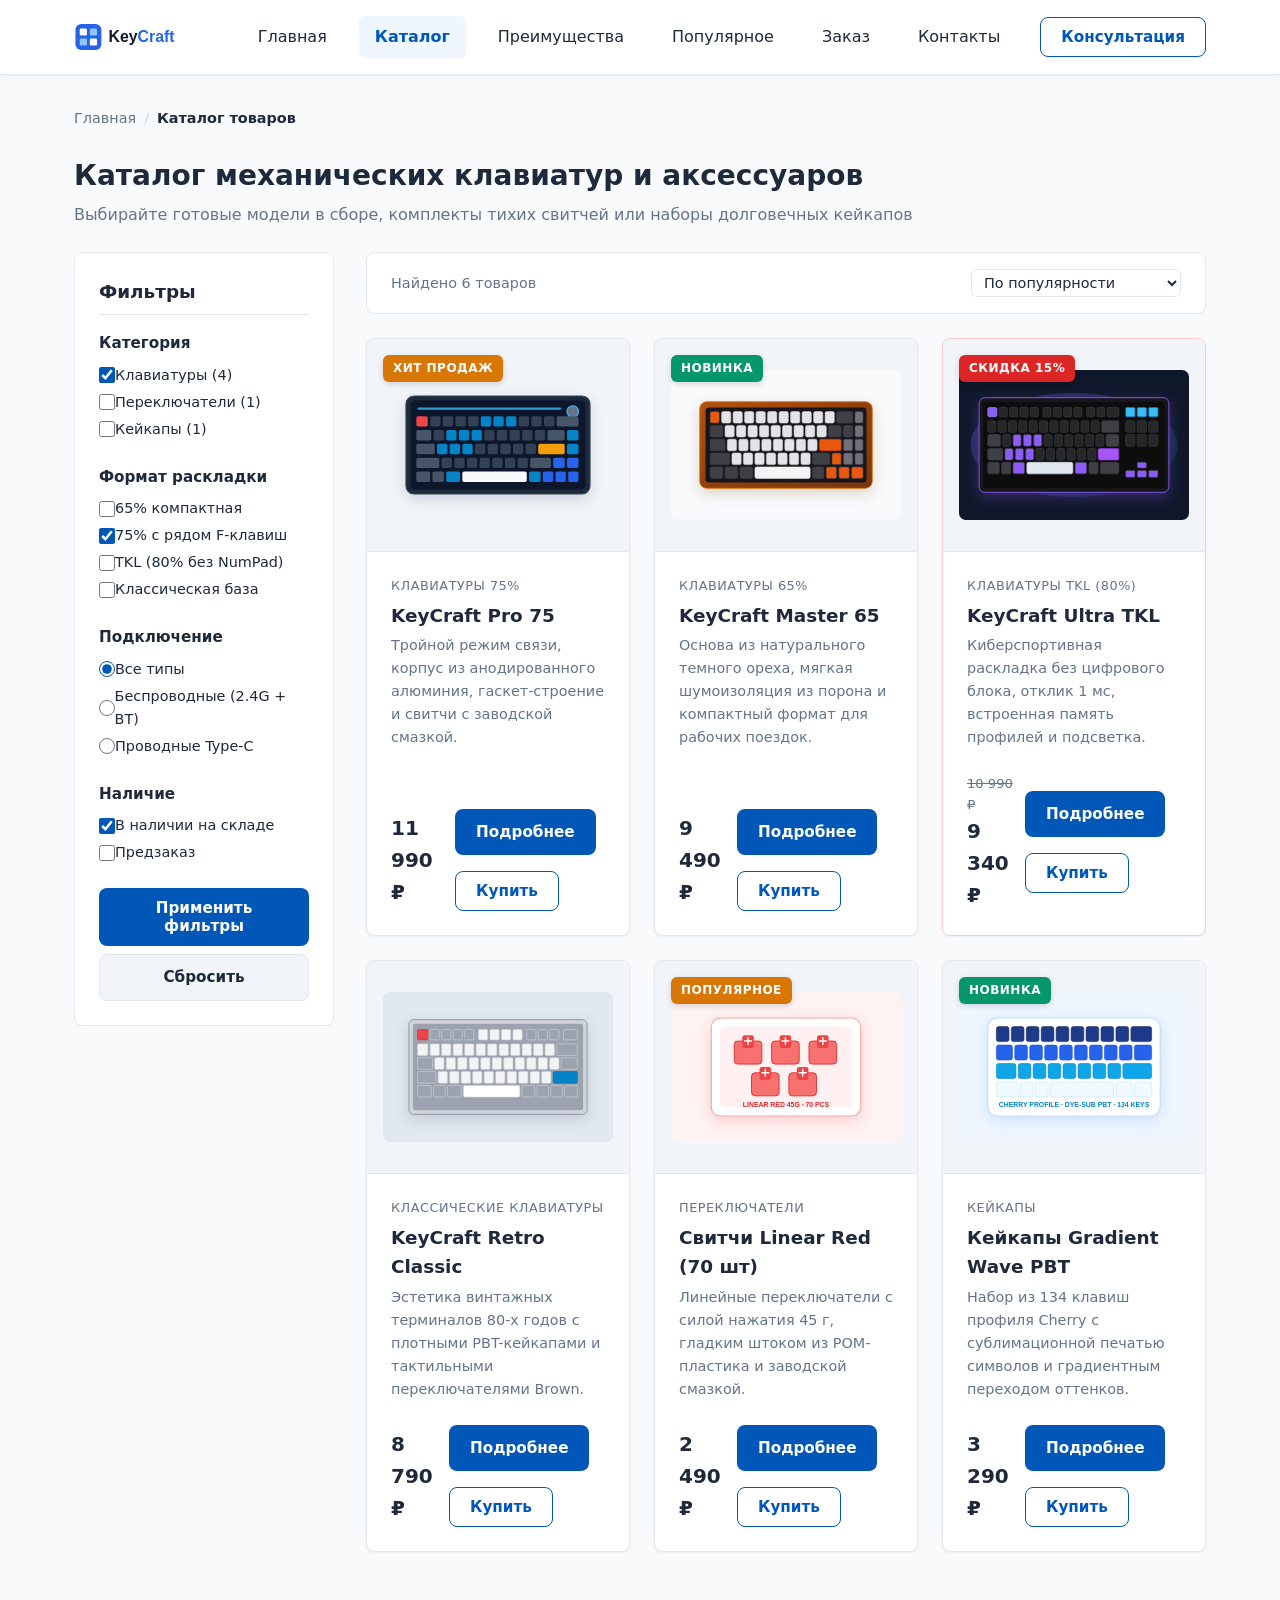
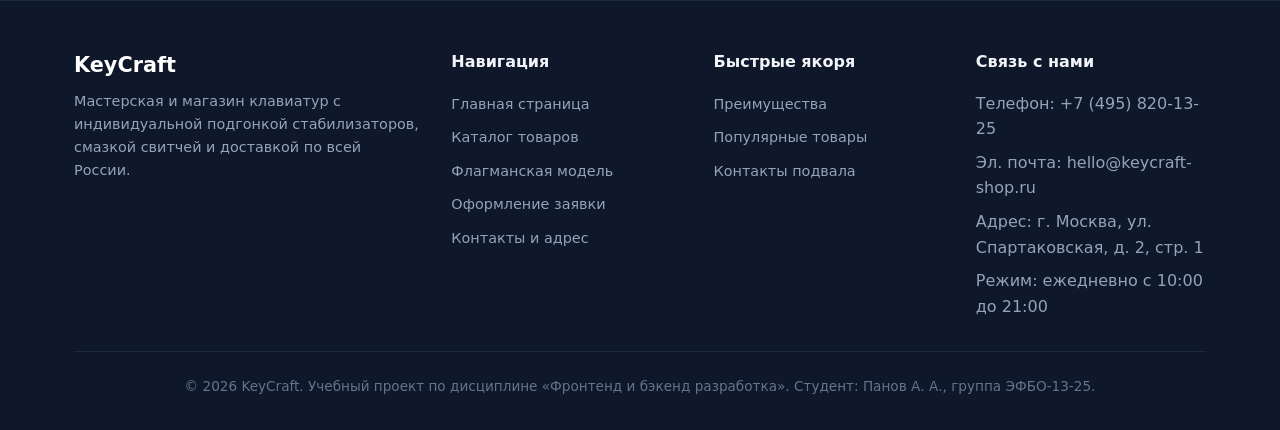
==== catalog.html @ f58f496f "feat: initial commit of kr1 multi-page shop project" ====
<!DOCTYPE html>
<html lang="ru">
<head>
  <meta charset="UTF-8">
  <meta name="viewport" content="width=device-width, initial-scale=1.0">
  <title>Каталог клавиатур и аксессуаров | KeyCraft</title>
  <meta name="description" content="Каталог механических клавиатур, переключателей и PBT кейкапов. Фильтры по форм-фактору, типу подключения и наличию.">
  <link rel="stylesheet" href="css/style.css">
</head>
<body>
  <a href="#main-content" class="skip-link">Перейти к основному содержимому</a>

  <!-- Шапка сайта -->
  <header class="site-header">
    <div class="container site-header__inner">
      <div class="site-header__brand">
        <a href="index.html" class="site-header__logo" aria-label="KeyCraft на главную">
          <img src="images/logo.svg" alt="Логотип KeyCraft" class="site-header__logo-img">
        </a>
      </div>

      <nav class="site-nav" aria-label="Основное меню">
        <ul class="site-nav__list">
          <li class="site-nav__item">
            <a href="index.html" class="site-nav__link">Главная</a>
          </li>
          <li class="site-nav__item">
            <a href="catalog.html" class="site-nav__link site-nav__link--active" aria-current="page">Каталог</a>
          </li>
          <li class="site-nav__item">
            <a href="index.html#advantages" class="site-nav__link">Преимущества</a>
          </li>
          <li class="site-nav__item">
            <a href="index.html#popular" class="site-nav__link">Популярное</a>
          </li>
          <li class="site-nav__item">
            <a href="order.html" class="site-nav__link">Заказ</a>
          </li>
          <li class="site-nav__item">
            <a href="contacts.html" class="site-nav__link">Контакты</a>
          </li>
        </ul>
      </nav>

      <div class="site-header__actions">
        <button type="button" class="button button--outline" data-open-modal="quick-order">Консультация</button>
      </div>
    </div>
  </header>

  <!-- Единственный main -->
  <main id="main-content" class="site-main">
    <div class="container">

      <!-- Хлебные крошки -->
      <nav class="breadcrumbs" aria-label="Навигационная цепочка">
        <ol class="breadcrumbs__list">
          <li class="breadcrumbs__item"><a href="index.html" class="breadcrumbs__link">Главная</a></li>
          <li class="breadcrumbs__item"><span class="breadcrumbs__link--current">Каталог товаров</span></li>
        </ol>
      </nav>

      <div class="section__header">
        <h1 class="section__title">Каталог механических клавиатур и аксессуаров</h1>
        <p class="section__description">Выбирайте готовые модели в сборе, комплекты тихих свитчей или наборы долговечных кейкапов</p>
      </div>

      <!-- Сложная раскладка страницы каталога с фильтрами (aside + section, CSS Grid) -->
      <div class="catalog-layout">
        
        <!-- Статический блок фильтров в теге aside (позиционирование sticky) -->
        <aside class="catalog-filters" aria-label="Фильтры товаров">
          <h2 class="catalog-filters__title">Фильтры</h2>

          <form action="catalog.html" method="get">
            <!-- Группа 1: Категории -->
            <div class="catalog-filters__group">
              <h3 class="catalog-filters__group-title">Категория</h3>
              <ul class="catalog-filters__list">
                <li class="catalog-filters__item">
                  <input type="checkbox" id="filter-cat-keyboards" name="cat" value="keyboards" class="catalog-filters__input" checked>
                  <label for="filter-cat-keyboards" class="catalog-filters__label">
                    <span>Клавиатуры (4)</span>
                  </label>
                </li>
                <li class="catalog-filters__item">
                  <input type="checkbox" id="filter-cat-switches" name="cat" value="switches" class="catalog-filters__input">
                  <label for="filter-cat-switches" class="catalog-filters__label">
                    <span>Переключатели (1)</span>
                  </label>
                </li>
                <li class="catalog-filters__item">
                  <input type="checkbox" id="filter-cat-keycaps" name="cat" value="keycaps" class="catalog-filters__input">
                  <label for="filter-cat-keycaps" class="catalog-filters__label">
                    <span>Кейкапы (1)</span>
                  </label>
                </li>
              </ul>
            </div>

            <!-- Группа 2: Форм-фактор -->
            <div class="catalog-filters__group">
              <h3 class="catalog-filters__group-title">Формат раскладки</h3>
              <ul class="catalog-filters__list">
                <li class="catalog-filters__item">
                  <input type="checkbox" id="filter-fmt-65" name="format" value="65" class="catalog-filters__input">
                  <label for="filter-fmt-65" class="catalog-filters__label">
                    <span>65% компактная</span>
                  </label>
                </li>
                <li class="catalog-filters__item">
                  <input type="checkbox" id="filter-fmt-75" name="format" value="75" class="catalog-filters__input" checked>
                  <label for="filter-fmt-75" class="catalog-filters__label">
                    <span>75% с рядом F-клавиш</span>
                  </label>
                </li>
                <li class="catalog-filters__item">
                  <input type="checkbox" id="filter-fmt-tkl" name="format" value="tkl" class="catalog-filters__input">
                  <label for="filter-fmt-tkl" class="catalog-filters__label">
                    <span>TKL (80% без NumPad)</span>
                  </label>
                </li>
                <li class="catalog-filters__item">
                  <input type="checkbox" id="filter-fmt-retro" name="format" value="retro" class="catalog-filters__input">
                  <label for="filter-fmt-retro" class="catalog-filters__label">
                    <span>Классическая база</span>
                  </label>
                </li>
              </ul>
            </div>

            <!-- Группа 3: Подключение -->
            <div class="catalog-filters__group">
              <h3 class="catalog-filters__group-title">Подключение</h3>
              <ul class="catalog-filters__list">
                <li class="catalog-filters__item">
                  <input type="radio" id="filter-conn-all" name="conn" value="all" class="catalog-filters__input" checked>
                  <label for="filter-conn-all" class="catalog-filters__label">
                    <span>Все типы</span>
                  </label>
                </li>
                <li class="catalog-filters__item">
                  <input type="radio" id="filter-conn-wireless" name="conn" value="wireless" class="catalog-filters__input">
                  <label for="filter-conn-wireless" class="catalog-filters__label">
                    <span>Беспроводные (2.4G + BT)</span>
                  </label>
                </li>
                <li class="catalog-filters__item">
                  <input type="radio" id="filter-conn-wired" name="conn" value="wired" class="catalog-filters__input">
                  <label for="filter-conn-wired" class="catalog-filters__label">
                    <span>Проводные Type-C</span>
                  </label>
                </li>
              </ul>
            </div>

            <!-- Группа 4: Наличие -->
            <div class="catalog-filters__group">
              <h3 class="catalog-filters__group-title">Наличие</h3>
              <ul class="catalog-filters__list">
                <li class="catalog-filters__item">
                  <input type="checkbox" id="filter-stock-in" name="stock" value="in_stock" class="catalog-filters__input" checked>
                  <label for="filter-stock-in" class="catalog-filters__label">
                    <span>В наличии на складе</span>
                  </label>
                </li>
                <li class="catalog-filters__item">
                  <input type="checkbox" id="filter-stock-preorder" name="stock" value="preorder" class="catalog-filters__input">
                  <label for="filter-stock-preorder" class="catalog-filters__label">
                    <span>Предзаказ</span>
                  </label>
                </li>
              </ul>
            </div>

            <div class="catalog-filters__actions">
              <button type="submit" class="button button--primary button--full">Применить фильтры</button>
              <a href="catalog.html" class="button button--secondary button--full">Сбросить</a>
            </div>
          </form>
        </aside>

        <!-- Основная колонка с карточками товаров (section, CSS Grid) -->
        <section class="catalog-layout__content" aria-label="Список товаров каталога">
          
          <!-- Панель сортировки и счетчик -->
          <div class="catalog-toolbar">
            <p class="catalog-toolbar__count">Найдено 6 товаров</p>
            <div>
              <label for="catalog-sort" class="visually-hidden">Сортировать товары</label>
              <select id="catalog-sort" name="catalog_sort" class="catalog-toolbar__select">
                <option value="popular">По популярности</option>
                <option value="price_asc">Сначала недорогие</option>
                <option value="price_desc">Сначала премиальные</option>
                <option value="new">Сначала новинки</option>
              </select>
            </div>
          </div>

          <!-- Сетка карточек товаров (CSS Grid, БЭМ) -->
          <div class="catalog-grid">
            
            <!-- Товар 1 -->
            <article class="product-card">
              <span class="product-card__badge product-card__badge--hit">Хит продаж</span>
              <div class="product-card__image-box">
                <img src="images/product-1.svg" alt="Клавиатура KeyCraft Pro 75" class="product-card__image">
              </div>
              <div class="product-card__body">
                <span class="product-card__category">Клавиатуры 75%</span>
                <h2 class="product-card__title">
                  <a href="product.html">KeyCraft Pro 75</a>
                </h2>
                <p class="product-card__description">
                  Тройной режим связи, корпус из анодированного алюминия, гаскет-строение и свитчи с заводской смазкой.
                </p>
                <div class="product-card__footer">
                  <div class="product-card__price-box">
                    <span class="product-card__price">11 990 ₽</span>
                  </div>
                  <div class="button-group">
                    <a href="product.html" class="button button--primary">Подробнее</a>
                    <button type="button" class="button button--outline" data-open-modal="quick-order" data-product="KeyCraft Pro 75">Купить</button>
                  </div>
                </div>
              </div>
            </article>

            <!-- Товар 2 -->
            <article class="product-card">
              <span class="product-card__badge product-card__badge--new">Новинка</span>
              <div class="product-card__image-box">
                <img src="images/product-2.svg" alt="Клавиатура KeyCraft Master 65" class="product-card__image">
              </div>
              <div class="product-card__body">
                <span class="product-card__category">Клавиатуры 65%</span>
                <h2 class="product-card__title">
                  <a href="product.html">KeyCraft Master 65</a>
                </h2>
                <p class="product-card__description">
                  Основа из натурального темного ореха, мягкая шумоизоляция из порона и компактный формат для рабочих поездок.
                </p>
                <div class="product-card__footer">
                  <div class="product-card__price-box">
                    <span class="product-card__price">9 490 ₽</span>
                  </div>
                  <div class="button-group">
                    <a href="product.html" class="button button--primary">Подробнее</a>
                    <button type="button" class="button button--outline" data-open-modal="quick-order" data-product="KeyCraft Master 65">Купить</button>
                  </div>
                </div>
              </div>
            </article>

            <!-- Товар 3 -->
            <article class="product-card product-card--discount">
              <span class="product-card__badge product-card__badge--discount">Скидка 15%</span>
              <div class="product-card__image-box">
                <img src="images/product-3.svg" alt="Клавиатура KeyCraft Ultra TKL" class="product-card__image">
              </div>
              <div class="product-card__body">
                <span class="product-card__category">Клавиатуры TKL (80%)</span>
                <h2 class="product-card__title">
                  <a href="product.html">KeyCraft Ultra TKL</a>
                </h2>
                <p class="product-card__description">
                  Киберспортивная раскладка без цифрового блока, отклик 1 мс, встроенная память профилей и подсветка.
                </p>
                <div class="product-card__footer">
                  <div class="product-card__price-box">
                    <span class="product-card__price-old">10 990 ₽</span>
                    <span class="product-card__price">9 340 ₽</span>
                  </div>
                  <div class="button-group">
                    <a href="product.html" class="button button--primary">Подробнее</a>
                    <button type="button" class="button button--outline" data-open-modal="quick-order" data-product="KeyCraft Ultra TKL">Купить</button>
                  </div>
                </div>
              </div>
            </article>

            <!-- Товар 4 -->
            <article class="product-card">
              <div class="product-card__image-box">
                <img src="images/product-4.svg" alt="Клавиатура KeyCraft Retro Classic" class="product-card__image">
              </div>
              <div class="product-card__body">
                <span class="product-card__category">Классические клавиатуры</span>
                <h2 class="product-card__title">
                  <a href="product.html">KeyCraft Retro Classic</a>
                </h2>
                <p class="product-card__description">
                  Эстетика винтажных терминалов 80-х годов с плотными PBT-кейкапами и тактильными переключателями Brown.
                </p>
                <div class="product-card__footer">
                  <div class="product-card__price-box">
                    <span class="product-card__price">8 790 ₽</span>
                  </div>
                  <div class="button-group">
                    <a href="product.html" class="button button--primary">Подробнее</a>
                    <button type="button" class="button button--outline" data-open-modal="quick-order" data-product="KeyCraft Retro Classic">Купить</button>
                  </div>
                </div>
              </div>
            </article>

            <!-- Товар 5 -->
            <article class="product-card">
              <span class="product-card__badge product-card__badge--hit">Популярное</span>
              <div class="product-card__image-box">
                <img src="images/product-5.svg" alt="Набор свитчей Linear Red 70 шт" class="product-card__image">
              </div>
              <div class="product-card__body">
                <span class="product-card__category">Переключатели</span>
                <h2 class="product-card__title">
                  <a href="product.html">Свитчи Linear Red (70 шт)</a>
                </h2>
                <p class="product-card__description">
                  Линейные переключатели с силой нажатия 45 г, гладким штоком из POM-пластика и заводской смазкой.
                </p>
                <div class="product-card__footer">
                  <div class="product-card__price-box">
                    <span class="product-card__price">2 490 ₽</span>
                  </div>
                  <div class="button-group">
                    <a href="product.html" class="button button--primary">Подробнее</a>
                    <button type="button" class="button button--outline" data-open-modal="quick-order" data-product="Линейные свитчи Red (70 шт)">Купить</button>
                  </div>
                </div>
              </div>
            </article>

            <!-- Товар 6 -->
            <article class="product-card">
              <span class="product-card__badge product-card__badge--new">Новинка</span>
              <div class="product-card__image-box">
                <img src="images/product-6.svg" alt="Кейкапы Gradient Wave PBT" class="product-card__image">
              </div>
              <div class="product-card__body">
                <span class="product-card__category">Кейкапы</span>
                <h2 class="product-card__title">
                  <a href="product.html">Кейкапы Gradient Wave PBT</a>
                </h2>
                <p class="product-card__description">
                  Набор из 134 клавиш профиля Cherry с сублимационной печатью символов и градиентным переходом оттенков.
                </p>
                <div class="product-card__footer">
                  <div class="product-card__price-box">
                    <span class="product-card__price">3 290 ₽</span>
                  </div>
                  <div class="button-group">
                    <a href="product.html" class="button button--primary">Подробнее</a>
                    <button type="button" class="button button--outline" data-open-modal="quick-order" data-product="PBT Кейкапы Gradient Wave">Купить</button>
                  </div>
                </div>
              </div>
            </article>

          </div>
        </section>

      </div>

    </div>
  </main>

  <!-- Подвал сайта -->
  <footer id="contacts" class="site-footer">
    <div class="container">
      <div class="site-footer__inner">
        <div class="site-footer__column">
          <p class="site-footer__brand-title">KeyCraft</p>
          <p class="site-footer__text">
            Мастерская и магазин клавиатур с индивидуальной подгонкой стабилизаторов, смазкой свитчей и доставкой по всей России.
          </p>
        </div>

        <div class="site-footer__column">
          <h3 class="site-footer__title">Навигация</h3>
          <ul class="site-footer__list">
            <li><a href="index.html" class="site-footer__link">Главная страница</a></li>
            <li><a href="catalog.html" class="site-footer__link">Каталог товаров</a></li>
            <li><a href="product.html" class="site-footer__link">Флагманская модель</a></li>
            <li><a href="order.html" class="site-footer__link">Оформление заявки</a></li>
            <li><a href="contacts.html" class="site-footer__link">Контакты и адрес</a></li>
          </ul>
        </div>

        <div class="site-footer__column">
          <h3 class="site-footer__title">Быстрые якоря</h3>
          <ul class="site-footer__list">
            <li><a href="index.html#advantages" class="site-footer__link">Преимущества</a></li>
            <li><a href="index.html#popular" class="site-footer__link">Популярные товары</a></li>
            <li><a href="index.html#contacts" class="site-footer__link">Контакты подвала</a></li>
          </ul>
        </div>

        <div class="site-footer__column">
          <h3 class="site-footer__title">Связь с нами</h3>
          <ul class="site-footer__list">
            <li>Телефон: +7 (495) 820-13-25</li>
            <li>Эл. почта: hello@keycraft-shop.ru</li>
            <li>Адрес: г. Москва, ул. Спартаковская, д. 2, стр. 1</li>
            <li>Режим: ежедневно с 10:00 до 21:00</li>
          </ul>
        </div>
      </div>

      <div class="site-footer__bottom">
        <p>© 2026 KeyCraft. Учебный проект по дисциплине «Фронтенд и бэкенд разработка». Студент: Панов А. А., группа ЭФБО-13-25.</p>
      </div>
    </div>
  </footer>

  <!-- Модальное окно быстрого заказа -->
  <dialog id="quick-order-dialog" class="modal" aria-labelledby="modal-title">
    <div class="modal__inner">
      <div class="modal__header">
        <h2 id="modal-title" class="modal__title">Быстрый заказ</h2>
        <button type="button" class="modal__close" data-close-modal aria-label="Закрыть модальное окно">×</button>
      </div>
      <p class="modal__description">Оставьте контакты, и менеджер перезвонит для подтверждения деталей заказа в течение 15 минут.</p>
      
      <form action="order.html" method="get" class="order-form">
        <div class="order-form__field">
          <label for="modal-name" class="order-form__label">Ваше имя <span class="order-form__required">*</span></label>
          <input type="text" id="modal-name" name="user_name" class="order-form__input" placeholder="Иван Иванов" required>
        </div>

        <div class="order-form__field">
          <label for="modal-phone" class="order-form__label">Номер телефона <span class="order-form__required">*</span></label>
          <input type="tel" id="modal-phone" name="user_phone" class="order-form__input" placeholder="+7 (999) 000-00-00" required>
        </div>

        <div class="order-form__field">
          <label for="modal-product" class="order-form__label">Выбранный товар</label>
          <select id="modal-product" name="product_name" class="order-form__select">
            <option value="KeyCraft Pro 75">KeyCraft Pro 75 (11 990 ₽)</option>
            <option value="KeyCraft Master 65">KeyCraft Master 65 (9 490 ₽)</option>
            <option value="KeyCraft Ultra TKL">KeyCraft Ultra TKL (9 340 ₽)</option>
            <option value="KeyCraft Retro Classic">KeyCraft Retro Classic (8 790 ₽)</option>
            <option value="Линейные свитчи Red (70 шт)">Линейные свитчи Red (2 490 ₽)</option>
            <option value="PBT Кейкапы Gradient Wave">PBT Кейкапы Gradient Wave (3 290 ₽)</option>
          </select>
        </div>

        <div class="order-form__field">
          <label for="modal-consent" class="order-form__checkbox-label">
            <input type="checkbox" id="modal-consent" name="consent" class="order-form__checkbox" required>
            <span>Согласен на обработку персональных данных</span>
          </label>
        </div>

        <div class="order-form__actions">
          <button type="submit" class="button button--primary button--full">Подтвердить заявку</button>
        </div>
      </form>
    </div>
  </dialog>

  <!-- Кнопка «Наверх» -->
  <button type="button" class="scroll-top-button" aria-label="Прокрутить страницу наверх">
    <svg class="scroll-top-button__icon" viewBox="0 0 24 24" aria-hidden="true">
      <path d="M12 19V5M5 12l7-7 7 7" stroke-linecap="round" stroke-linejoin="round"/>
    </svg>
  </button>

  <script src="js/main.js"></script>
</body>
</html>
---- css/style.css ----
/* ==========================================================================
   CSS-переменные проекта (:root)
   ========================================================================== */
:root {
  /* Палитра цветов */
  --color-bg: #f8fafc;
  --color-surface: #ffffff;
  --color-surface-alt: #f1f5f9;
  --color-text: #1e293b;
  --color-text-muted: #64748b;
  --color-border: #e2e8f0;
  --color-border-hover: #cbd5e1;

  /* Акцентные цвета бренда */
  --color-primary: #0057b8;
  --color-primary-dark: #003f86;
  --color-primary-light: #eff6ff;
  --color-accent: #0284c7;

  /* Вспомогательные статусные цвета */
  --color-danger: #b00020;
  --color-success: #16a34a;
  --color-badge-hit: #d97706;
  --color-badge-new: #059669;
  --color-badge-discount: #dc2626;

  /* Система отступов */
  --space-xs: 4px;
  --space-sm: 8px;
  --space-md: 16px;
  --space-lg: 24px;
  --space-xl: 32px;
  --space-2xl: 48px;

  /* Скругления */
  --radius-sm: 6px;
  --radius-md: 8px;
  --radius-lg: 14px;

  /* Тени */
  --shadow-sm: 0 1px 3px rgba(15, 23, 42, 0.06);
  --shadow-md: 0 4px 14px rgba(15, 23, 42, 0.08);
  --shadow-lg: 0 12px 28px rgba(15, 23, 42, 0.12);

  /* Типографика */
  --font-family: system-ui, -apple-system, "Segoe UI", Roboto, "Helvetica Neue", Arial, sans-serif;
  --line-height-base: 1.6;
}

/* ==========================================================================
   Сброс стилей и базовые настройки страницы
   ========================================================================== */
*,
*::before,
*::after {
  box-sizing: border-box;
  margin: 0;
  padding: 0;
}

html {
  font-family: var(--font-family);
  font-size: 16px;
  line-height: var(--line-height-base);
  color: var(--color-text);
  background-color: var(--color-bg);
  scroll-behavior: smooth;
}

body {
  min-height: 100vh;
  display: flex;
  flex-direction: column;
}

img {
  max-width: 100%;
  height: auto;
  display: block;
}

a {
  color: var(--color-primary);
  text-decoration: none;
  transition: color 0.2s ease;
}

a:hover {
  color: var(--color-primary-dark);
}

/* Ссылка быстрого перехода к содержимому для доступности */
.skip-link {
  position: absolute;
  top: -100px;
  left: var(--space-md);
  background-color: var(--color-primary);
  color: #ffffff;
  padding: var(--space-sm) var(--space-md);
  border-radius: var(--radius-sm);
  z-index: 1000;
  transition: top 0.2s ease;
}

.skip-link:focus-visible {
  top: var(--space-md);
}

/* Доступное скрытие элементов от зрячих пользователей */
.visually-hidden {
  position: absolute;
  width: 1px;
  height: 1px;
  margin: -1px;
  padding: 0;
  overflow: hidden;
  clip: rect(0, 0, 0, 0);
  border: 0;
}

/* Общий центрирующий контейнер */
.container {
  width: 100%;
  max-width: 1180px;
  margin-left: auto;
  margin-right: auto;
  padding-left: var(--space-lg);
  padding-right: var(--space-lg);
}

/* Основная область страницы */
.site-main {
  flex: 1 0 auto;
  padding-top: var(--space-xl);
  padding-bottom: var(--space-2xl);
}

/* ==========================================================================
   Шапка сайта и навигация (Flexbox, Sticky, z-index)
   ========================================================================== */
.site-header {
  position: sticky;
  top: 0;
  z-index: 100;
  background-color: var(--color-surface);
  border-bottom: 1px solid var(--color-border);
  box-shadow: var(--shadow-sm);
}

.site-header__inner {
  display: flex;
  align-items: center;
  justify-content: space-between;
  gap: var(--space-lg);
  padding-top: var(--space-md);
  padding-bottom: var(--space-md);
}

.site-header__brand {
  display: flex;
  align-items: center;
  gap: var(--space-sm);
}

.site-header__logo-img {
  width: 160px;
  height: 38px;
}

.site-header__actions {
  display: flex;
  align-items: center;
  gap: var(--space-md);
}

/* Навигационное меню */
.site-nav__list {
  display: flex;
  align-items: center;
  list-style: none;
  gap: var(--space-md);
}

.site-nav__item {
  position: relative;
}

.site-nav__link {
  display: inline-block;
  padding: var(--space-sm) var(--space-md);
  font-weight: 500;
  color: var(--color-text);
  border-radius: var(--radius-sm);
  transition: background-color 0.2s ease, color 0.2s ease;
}

.site-nav__link:hover {
  background-color: var(--color-surface-alt);
  color: var(--color-primary);
}

.site-nav__link--active {
  color: var(--color-primary);
  background-color: var(--color-primary-light);
  font-weight: 600;
}

/* ==========================================================================
   Кнопки и интерактивные состояния (:hover, :focus-visible, :disabled)
   ========================================================================== */
.button {
  display: inline-flex;
  align-items: center;
  justify-content: center;
  gap: var(--space-xs);
  padding: 10px 20px;
  font-family: inherit;
  font-size: 0.95rem;
  font-weight: 600;
  border-radius: var(--radius-md);
  border: 1px solid transparent;
  cursor: pointer;
  text-align: center;
  text-decoration: none;
  transition: background-color 0.2s ease, border-color 0.2s ease, color 0.2s ease, box-shadow 0.2s ease;
}

.button:hover {
  background-color: var(--color-primary-dark);
}

.button:focus-visible {
  outline: 2px solid var(--color-primary);
  outline-offset: 3px;
}

.button:disabled,
.button--disabled {
  opacity: 0.6;
  cursor: not-allowed;
  pointer-events: none;
}

.button--primary {
  background-color: var(--color-primary);
  color: #ffffff;
}

.button--primary:hover {
  background-color: var(--color-primary-dark);
  color: #ffffff;
}

.button--secondary {
  background-color: var(--color-surface-alt);
  color: var(--color-text);
  border-color: var(--color-border);
}

.button--secondary:hover {
  background-color: var(--color-border);
  color: var(--color-text);
}

.button--outline {
  background-color: transparent;
  color: var(--color-primary);
  border-color: var(--color-primary);
}

.button--outline:hover {
  background-color: var(--color-primary-light);
  color: var(--color-primary-dark);
}

.button--full {
  width: 100%;
}

/* Группа кнопок на флексе */
.button-group {
  display: flex;
  flex-wrap: wrap;
  align-items: center;
  gap: var(--space-md);
}

/* ==========================================================================
   Хлебные крошки (Breadcrumbs)
   ========================================================================== */
.breadcrumbs {
  margin-bottom: var(--space-lg);
}

.breadcrumbs__list {
  display: flex;
  align-items: center;
  flex-wrap: wrap;
  list-style: none;
  gap: var(--space-sm);
  font-size: 0.9rem;
  color: var(--color-text-muted);
}

.breadcrumbs__item::after {
  content: "/";
  margin-left: var(--space-sm);
  color: var(--color-border-hover);
}

.breadcrumbs__item:last-child::after {
  content: "";
}

.breadcrumbs__link {
  color: var(--color-text-muted);
}

.breadcrumbs__link:hover {
  color: var(--color-primary);
}

.breadcrumbs__link--current {
  color: var(--color-text);
  font-weight: 600;
  pointer-events: none;
}

/* ==========================================================================
   Главная страница: Hero-блок (CSS Grid)
   ========================================================================== */
.hero {
  background-color: var(--color-surface);
  border: 1px solid var(--color-border);
  border-radius: var(--radius-lg);
  padding: var(--space-2xl) var(--space-xl);
  margin-bottom: var(--space-2xl);
  box-shadow: var(--shadow-sm);
}

.hero__inner {
  display: grid;
  grid-template-columns: 1.1fr 0.9fr;
  align-items: center;
  gap: var(--space-xl);
}

.hero__subtitle {
  font-size: 0.9rem;
  font-weight: 700;
  text-transform: uppercase;
  letter-spacing: 0.08em;
  color: var(--color-primary);
  margin-bottom: var(--space-sm);
}

.hero__title {
  font-size: 2.3rem;
  line-height: 1.25;
  font-weight: 800;
  color: var(--color-text);
  margin-bottom: var(--space-md);
}

.hero__description {
  font-size: 1.1rem;
  color: var(--color-text-muted);
  margin-bottom: var(--space-lg);
}

.hero__image-wrapper {
  display: flex;
  justify-content: center;
  align-items: center;
}

.hero__image {
  width: 100%;
  max-width: 480px;
  height: auto;
}

/* ==========================================================================
   Секции и заголовки
   ========================================================================== */
.section {
  margin-bottom: var(--space-2xl);
}

.section__header {
  margin-bottom: var(--space-lg);
  text-align: left;
}

.section__title {
  font-size: 1.75rem;
  font-weight: 700;
  color: var(--color-text);
  margin-bottom: var(--space-xs);
}

.section__description {
  color: var(--color-text-muted);
  font-size: 1rem;
}

/* ==========================================================================
   Секция преимуществ (CSS Grid)
   ========================================================================== */
.features-grid {
  display: grid;
  grid-template-columns: repeat(4, 1fr);
  gap: var(--space-lg);
}

.feature-card {
  background-color: var(--color-surface);
  border: 1px solid var(--color-border);
  border-radius: var(--radius-md);
  padding: var(--space-lg);
  transition: transform 0.2s ease, box-shadow 0.2s ease;
}

.feature-card:hover {
  transform: translateY(-3px);
  box-shadow: var(--shadow-md);
}

.feature-card__icon {
  width: 48px;
  height: 48px;
  margin-bottom: var(--space-md);
}

.feature-card__title {
  font-size: 1.1rem;
  font-weight: 700;
  margin-bottom: var(--space-xs);
  color: var(--color-text);
}

.feature-card__description {
  font-size: 0.92rem;
  color: var(--color-text-muted);
  line-height: 1.5;
}

/* ==========================================================================
   Карточки товаров (БЭМ, Grid/Flexbox, Relative/Absolute бейджи)
   ========================================================================== */
.catalog-grid {
  display: grid;
  grid-template-columns: repeat(3, 1fr);
  gap: var(--space-lg);
}

.product-card {
  position: relative; /* Контейнер для абсолютного позиционирования бейджа */
  background-color: var(--color-surface);
  border: 1px solid var(--color-border);
  border-radius: var(--radius-md);
  display: flex;
  flex-direction: column;
  overflow: hidden;
  box-shadow: var(--shadow-sm);
  transition: transform 0.2s ease, border-color 0.2s ease, box-shadow 0.2s ease;
}

.product-card:hover {
  transform: translateY(-4px);
  border-color: var(--color-border-hover);
  box-shadow: var(--shadow-md);
}

.product-card--discount {
  border-color: #fecaca;
}

/* Бейджи поверх карточки (position: absolute) */
.product-card__badge {
  position: absolute;
  top: var(--space-md);
  left: var(--space-md);
  z-index: 10;
  padding: 4px 10px;
  font-size: 0.75rem;
  font-weight: 700;
  text-transform: uppercase;
  letter-spacing: 0.04em;
  color: #ffffff;
  border-radius: var(--radius-sm);
  box-shadow: 0 2px 6px rgba(0, 0, 0, 0.15);
}

.product-card__badge--hit {
  background-color: var(--color-badge-hit);
}

.product-card__badge--new {
  background-color: var(--color-badge-new);
}

.product-card__badge--discount {
  background-color: var(--color-badge-discount);
}

.product-card__image-box {
  background-color: var(--color-surface-alt);
  display: flex;
  align-items: center;
  justify-content: center;
  padding: var(--space-md);
  border-bottom: 1px solid var(--color-border);
}

.product-card__image {
  width: 100%;
  height: 180px;
  object-fit: contain;
}

.product-card__body {
  padding: var(--space-lg);
  display: flex;
  flex-direction: column;
  flex-grow: 1;
}

.product-card__category {
  font-size: 0.8rem;
  color: var(--color-text-muted);
  text-transform: uppercase;
  letter-spacing: 0.04em;
  margin-bottom: var(--space-xs);
}

.product-card__title {
  font-size: 1.15rem;
  font-weight: 700;
  color: var(--color-text);
  margin-bottom: var(--space-xs);
}

.product-card__title a {
  color: inherit;
}

.product-card__title a:hover {
  color: var(--color-primary);
}

.product-card__description {
  font-size: 0.9rem;
  color: var(--color-text-muted);
  margin-bottom: var(--space-md);
  flex-grow: 1;
}

.product-card__footer {
  display: flex;
  align-items: center;
  justify-content: space-between;
  gap: var(--space-sm);
  margin-top: auto;
  padding-top: var(--space-sm);
}

.product-card__price-box {
  display: flex;
  flex-direction: column;
}

.product-card__price-old {
  font-size: 0.82rem;
  color: var(--color-text-muted);
  text-decoration: line-through;
}

.product-card__price {
  font-size: 1.25rem;
  font-weight: 700;
  color: var(--color-text);
}

/* ==========================================================================
   Страница каталога: раскладка (CSS Grid, aside + section, sticky-фильтр)
   ========================================================================== */
.catalog-layout {
  display: grid;
  grid-template-columns: 260px 1fr;
  gap: var(--space-xl);
  align-items: start;
}

.catalog-filters {
  background-color: var(--color-surface);
  border: 1px solid var(--color-border);
  border-radius: var(--radius-md);
  padding: var(--space-lg);
  position: sticky; /* Sticky-позиционирование бокового блока фильтров */
  top: 80px;
}

.catalog-filters__title {
  font-size: 1.15rem;
  font-weight: 700;
  margin-bottom: var(--space-md);
  padding-bottom: var(--space-sm);
  border-bottom: 1px solid var(--color-border);
}

.catalog-filters__group {
  margin-bottom: var(--space-lg);
}

.catalog-filters__group:last-child {
  margin-bottom: 0;
}

.catalog-filters__group-title {
  font-size: 0.95rem;
  font-weight: 600;
  margin-bottom: var(--space-sm);
  color: var(--color-text);
}

.catalog-filters__list {
  list-style: none;
  display: flex;
  flex-direction: column;
  gap: var(--space-xs);
}

.catalog-filters__item {
  display: flex;
  align-items: center;
}

.catalog-filters__label {
  display: flex;
  align-items: center;
  gap: var(--space-sm);
  font-size: 0.9rem;
  color: var(--color-text);
  cursor: pointer;
}

.catalog-filters__input {
  accent-color: var(--color-primary);
  width: 16px;
  height: 16px;
  cursor: pointer;
}

.catalog-filters__actions {
  display: flex;
  flex-direction: column;
  gap: var(--space-sm);
  margin-top: var(--space-md);
}

/* Панель сортировки каталога */
.catalog-toolbar {
  display: flex;
  align-items: center;
  justify-content: space-between;
  background-color: var(--color-surface);
  border: 1px solid var(--color-border);
  border-radius: var(--radius-md);
  padding: var(--space-md) var(--space-lg);
  margin-bottom: var(--space-lg);
}

.catalog-toolbar__count {
  font-size: 0.9rem;
  color: var(--color-text-muted);
}

.catalog-toolbar__select {
  padding: var(--space-xs) var(--space-sm);
  font-family: inherit;
  font-size: 0.9rem;
  border: 1px solid var(--color-border);
  border-radius: var(--radius-sm);
  background-color: #ffffff;
  color: var(--color-text);
}

/* ==========================================================================
   Страница товара: детальная карточка и таблицы
   ========================================================================== */
.product-detail {
  display: grid;
  grid-template-columns: 1fr 1.1fr;
  gap: var(--space-xl);
  background-color: var(--color-surface);
  border: 1px solid var(--color-border);
  border-radius: var(--radius-lg);
  padding: var(--space-xl);
  margin-bottom: var(--space-2xl);
  box-shadow: var(--shadow-sm);
}

.product-detail__gallery {
  position: relative;
  background-color: var(--color-surface-alt);
  border-radius: var(--radius-md);
  display: flex;
  align-items: center;
  justify-content: center;
  padding: var(--space-lg);
}

.product-detail__image {
  width: 100%;
  max-width: 440px;
  height: auto;
}

.product-detail__badge {
  position: absolute;
  top: var(--space-lg);
  left: var(--space-lg);
  z-index: 5;
}

.product-detail__info {
  display: flex;
  flex-direction: column;
}

.product-detail__category {
  font-size: 0.85rem;
  color: var(--color-text-muted);
  text-transform: uppercase;
  margin-bottom: var(--space-xs);
}

.product-detail__title {
  font-size: 2rem;
  font-weight: 800;
  color: var(--color-text);
  margin-bottom: var(--space-sm);
}

.product-detail__meta {
  display: flex;
  align-items: center;
  gap: var(--space-md);
  margin-bottom: var(--space-md);
  font-size: 0.9rem;
}

.product-detail__status {
  color: var(--color-success);
  font-weight: 600;
}

.product-detail__sku {
  color: var(--color-text-muted);
}

.product-detail__price-wrap {
  display: flex;
  align-items: baseline;
  gap: var(--space-md);
  padding: var(--space-md) 0;
  margin-bottom: var(--space-md);
  border-top: 1px solid var(--color-border);
  border-bottom: 1px solid var(--color-border);
}

.product-detail__price {
  font-size: 2.2rem;
  font-weight: 800;
  color: var(--color-text);
}

.product-detail__price-old {
  font-size: 1.2rem;
  color: var(--color-text-muted);
  text-decoration: line-through;
}

.product-detail__text {
  font-size: 0.98rem;
  color: var(--color-text);
  line-height: 1.6;
  margin-bottom: var(--space-lg);
}

.product-detail__actions {
  display: flex;
  gap: var(--space-md);
  margin-top: auto;
}

/* ==========================================================================
   Таблицы характеристик и сравнения (caption, thead, tbody, th, td)
   ========================================================================== */
.table-wrapper {
  background-color: var(--color-surface);
  border: 1px solid var(--color-border);
  border-radius: var(--radius-md);
  padding: var(--space-lg);
  margin-bottom: var(--space-2xl);
  overflow-x: auto;
  box-shadow: var(--shadow-sm);
}

.specs-table {
  width: 100%;
  border-collapse: collapse;
  text-align: left;
  font-size: 0.95rem;
}

.specs-table__caption {
  font-size: 1.35rem;
  font-weight: 700;
  color: var(--color-text);
  text-align: left;
  margin-bottom: var(--space-md);
}

.specs-table th,
.specs-table td {
  padding: 12px 16px;
  border-bottom: 1px solid var(--color-border);
}

.specs-table thead th {
  background-color: var(--color-surface-alt);
  color: var(--color-text);
  font-weight: 700;
  border-bottom: 2px solid var(--color-border-hover);
}

.specs-table tbody tr:last-child td {
  border-bottom: none;
}

.specs-table tbody tr:nth-child(even) {
  background-color: #fafbfc;
}

.specs-table tbody tr:hover {
  background-color: #f1f5f9;
}

.specs-table__label {
  font-weight: 600;
  color: var(--color-text);
  width: 35%;
}

.specs-table__value {
  color: var(--color-text-muted);
}

/* ==========================================================================
   Формы (order.html, contacts.html, modal)
   ========================================================================== */
.order-form-container {
  background-color: var(--color-surface);
  border: 1px solid var(--color-border);
  border-radius: var(--radius-lg);
  padding: var(--space-xl);
  box-shadow: var(--shadow-sm);
}

.order-form {
  display: flex;
  flex-direction: column;
  gap: var(--space-lg);
}

.order-form__grid {
  display: grid;
  grid-template-columns: repeat(2, 1fr);
  gap: var(--space-lg);
}

.order-form__field {
  display: flex;
  flex-direction: column;
  gap: var(--space-xs);
}

.order-form__field--full {
  grid-column: 1 / -1;
}

.order-form__label {
  font-size: 0.92rem;
  font-weight: 600;
  color: var(--color-text);
}

.order-form__required {
  color: var(--color-danger);
}

.order-form__input,
.order-form__select,
.order-form__textarea {
  padding: 10px 14px;
  font-family: inherit;
  font-size: 0.95rem;
  color: var(--color-text);
  background-color: #ffffff;
  border: 1px solid var(--color-border);
  border-radius: var(--radius-md);
  transition: border-color 0.2s ease, box-shadow 0.2s ease;
}

.order-form__input:hover,
.order-form__select:hover,
.order-form__textarea:hover {
  border-color: var(--color-border-hover);
}

.order-form__input:focus-visible,
.order-form__select:focus-visible,
.order-form__textarea:focus-visible {
  outline: 2px solid var(--color-primary);
  outline-offset: 1px;
  border-color: var(--color-primary);
}

.order-form__textarea {
  min-height: 110px;
  resize: vertical;
}

.order-form__checkbox-label {
  display: flex;
  align-items: flex-start;
  gap: var(--space-sm);
  font-size: 0.9rem;
  color: var(--color-text);
  cursor: pointer;
  line-height: 1.4;
}

.order-form__checkbox {
  margin-top: 3px;
  width: 18px;
  height: 18px;
  accent-color: var(--color-primary);
  cursor: pointer;
}

.order-form__actions {
  display: flex;
  align-items: center;
  justify-content: flex-start;
  gap: var(--space-md);
  margin-top: var(--space-sm);
}

/* Двухколоночный макет для страницы заказа */
.order-page-layout {
  display: grid;
  grid-template-columns: 1.4fr 0.8fr;
  gap: var(--space-xl);
  align-items: start;
}

.order-summary {
  background-color: var(--color-surface);
  border: 1px solid var(--color-border);
  border-radius: var(--radius-md);
  padding: var(--space-lg);
  box-shadow: var(--shadow-sm);
}

.order-summary__title {
  font-size: 1.2rem;
  font-weight: 700;
  margin-bottom: var(--space-md);
  padding-bottom: var(--space-sm);
  border-bottom: 1px solid var(--color-border);
}

.order-summary__item {
  display: flex;
  justify-content: space-between;
  margin-bottom: var(--space-sm);
  font-size: 0.95rem;
  color: var(--color-text-muted);
}

.order-summary__total {
  display: flex;
  justify-content: space-between;
  font-size: 1.25rem;
  font-weight: 700;
  color: var(--color-text);
  padding-top: var(--space-md);
  margin-top: var(--space-md);
  border-top: 2px dashed var(--color-border);
}

/* ==========================================================================
   Страница контактов (Контакты + Форма обратной связи)
   ========================================================================== */
.contacts-layout {
  display: grid;
  grid-template-columns: 1fr 1.2fr;
  gap: var(--space-xl);
  align-items: start;
}

.contact-card {
  background-color: var(--color-surface);
  border: 1px solid var(--color-border);
  border-radius: var(--radius-md);
  padding: var(--space-lg);
  box-shadow: var(--shadow-sm);
  margin-bottom: var(--space-lg);
}

.contact-card__title {
  font-size: 1.15rem;
  font-weight: 700;
  margin-bottom: var(--space-md);
}

.contact-card__list {
  list-style: none;
  display: flex;
  flex-direction: column;
  gap: var(--space-md);
}

.contact-card__item {
  display: flex;
  flex-direction: column;
  gap: 2px;
}

.contact-card__label {
  font-size: 0.8rem;
  color: var(--color-text-muted);
  text-transform: uppercase;
  font-weight: 600;
}

.contact-card__value {
  font-size: 1rem;
  font-weight: 500;
  color: var(--color-text);
}

/* ==========================================================================
   Отзывы и FAQ
   ========================================================================== */
.reviews-grid {
  display: grid;
  grid-template-columns: repeat(3, 1fr);
  gap: var(--space-lg);
}

.review-card {
  background-color: var(--color-surface);
  border: 1px solid var(--color-border);
  border-radius: var(--radius-md);
  padding: var(--space-lg);
  box-shadow: var(--shadow-sm);
  display: flex;
  flex-direction: column;
}

.review-card__header {
  display: flex;
  align-items: center;
  gap: var(--space-md);
  margin-bottom: var(--space-md);
}

.review-card__avatar {
  width: 44px;
  height: 44px;
  border-radius: 50%;
}

.review-card__author {
  font-weight: 700;
  color: var(--color-text);
}

.review-card__date {
  font-size: 0.8rem;
  color: var(--color-text-muted);
}

.review-card__rating {
  color: #f59e0b;
  margin-bottom: var(--space-sm);
  font-size: 1rem;
}

.review-card__text {
  font-size: 0.92rem;
  color: var(--color-text);
  line-height: 1.5;
}

/* FAQ аккордеон / блоки */
.faq-list {
  display: flex;
  flex-direction: column;
  gap: var(--space-md);
}

.faq-item {
  background-color: var(--color-surface);
  border: 1px solid var(--color-border);
  border-radius: var(--radius-md);
  padding: var(--space-md) var(--space-lg);
}

.faq-item__question {
  font-size: 1.05rem;
  font-weight: 700;
  color: var(--color-text);
  margin-bottom: var(--space-xs);
}

.faq-item__answer {
  font-size: 0.95rem;
  color: var(--color-text-muted);
  line-height: 1.5;
}

/* ==========================================================================
   Модальное окно (<dialog>, backdrop, z-index: 1000)
   ========================================================================== */
.modal {
  position: fixed;
  top: 50%;
  left: 50%;
  transform: translate(-50%, -50%);
  z-index: 1000;
  width: 90%;
  max-width: 520px;
  padding: 0;
  border: 1px solid var(--color-border);
  border-radius: var(--radius-lg);
  background-color: var(--color-surface);
  box-shadow: var(--shadow-lg);
}

.modal::backdrop {
  background-color: rgba(15, 23, 42, 0.6);
  backdrop-filter: blur(2px);
}

.modal__inner {
  padding: var(--space-xl);
}

.modal__header {
  display: flex;
  align-items: center;
  justify-content: space-between;
  margin-bottom: var(--space-md);
  padding-bottom: var(--space-sm);
  border-bottom: 1px solid var(--color-border);
}

.modal__title {
  font-size: 1.35rem;
  font-weight: 700;
  color: var(--color-text);
}

.modal__close {
  background: none;
  border: none;
  font-size: 1.5rem;
  line-height: 1;
  color: var(--color-text-muted);
  cursor: pointer;
  padding: var(--space-xs);
  border-radius: var(--radius-sm);
}

.modal__close:hover {
  color: var(--color-danger);
}

.modal__close:focus-visible {
  outline: 2px solid var(--color-primary);
}

.modal__description {
  font-size: 0.95rem;
  color: var(--color-text-muted);
  margin-bottom: var(--space-lg);
}

/* ==========================================================================
   Кнопка прокрутки «Наверх» (position: fixed, z-index)
   ========================================================================== */
.scroll-top-button {
  position: fixed;
  bottom: 28px;
  right: 28px;
  z-index: 90;
  width: 46px;
  height: 46px;
  border-radius: 50%;
  background-color: var(--color-primary);
  color: #ffffff;
  border: none;
  cursor: pointer;
  box-shadow: var(--shadow-md);
  display: flex;
  align-items: center;
  justify-content: center;
  opacity: 0;
  visibility: hidden;
  transition: opacity 0.3s ease, visibility 0.3s ease, background-color 0.2s ease, transform 0.2s ease;
}

.scroll-top-button--visible {
  opacity: 1;
  visibility: visible;
}

.scroll-top-button:hover {
  background-color: var(--color-primary-dark);
  transform: translateY(-2px);
}

.scroll-top-button:focus-visible {
  outline: 2px solid var(--color-primary);
  outline-offset: 3px;
}

.scroll-top-button__icon {
  width: 20px;
  height: 20px;
  stroke: currentColor;
  stroke-width: 2.5;
  fill: none;
}

/* ==========================================================================
   Подвал сайта (Footer)
   ========================================================================== */
.site-footer {
  background-color: #0f172a;
  color: #94a3b8;
  padding-top: var(--space-2xl);
  padding-bottom: var(--space-xl);
  border-top: 1px solid #1e293b;
  margin-top: auto;
}

.site-footer__inner {
  display: grid;
  grid-template-columns: 1.5fr 1fr 1fr 1fr;
  gap: var(--space-xl);
  margin-bottom: var(--space-xl);
}

.site-footer__brand-title {
  color: #ffffff;
  font-size: 1.3rem;
  font-weight: 700;
  margin-bottom: var(--space-sm);
}

.site-footer__text {
  font-size: 0.9rem;
  line-height: 1.6;
}

.site-footer__title {
  color: #f1f5f9;
  font-size: 1rem;
  font-weight: 700;
  margin-bottom: var(--space-md);
}

.site-footer__list {
  list-style: none;
  display: flex;
  flex-direction: column;
  gap: var(--space-sm);
}

.site-footer__link {
  color: #94a3b8;
  font-size: 0.9rem;
  transition: color 0.2s ease;
}

.site-footer__link:hover {
  color: #ffffff;
}

.site-footer__bottom {
  padding-top: var(--space-lg);
  border-top: 1px solid #1e293b;
  text-align: center;
  font-size: 0.85rem;
  color: #64748b;
}

/* ==========================================================================
   Адаптивность (базовая поддержка для корректного отображения)
   ========================================================================== */
@media (max-width: 900px) {
  .hero__inner,
  .catalog-layout,
  .product-detail,
  .order-page-layout,
  .contacts-layout {
    grid-template-columns: 1fr;
  }

  .catalog-filters {
    position: static;
  }

  .catalog-grid,
  .features-grid,
  .reviews-grid,
  .site-footer__inner {
    grid-template-columns: repeat(2, 1fr);
  }
}

@media (max-width: 600px) {
  .site-header__inner {
    flex-direction: column;
    align-items: flex-start;
  }

  .site-nav__list {
    flex-wrap: wrap;
    gap: var(--space-xs);
  }

  .catalog-grid,
  .features-grid,
  .reviews-grid,
  .site-footer__inner,
  .order-form__grid {
    grid-template-columns: 1fr;
  }

  .hero__title {
    font-size: 1.8rem;
  }
}
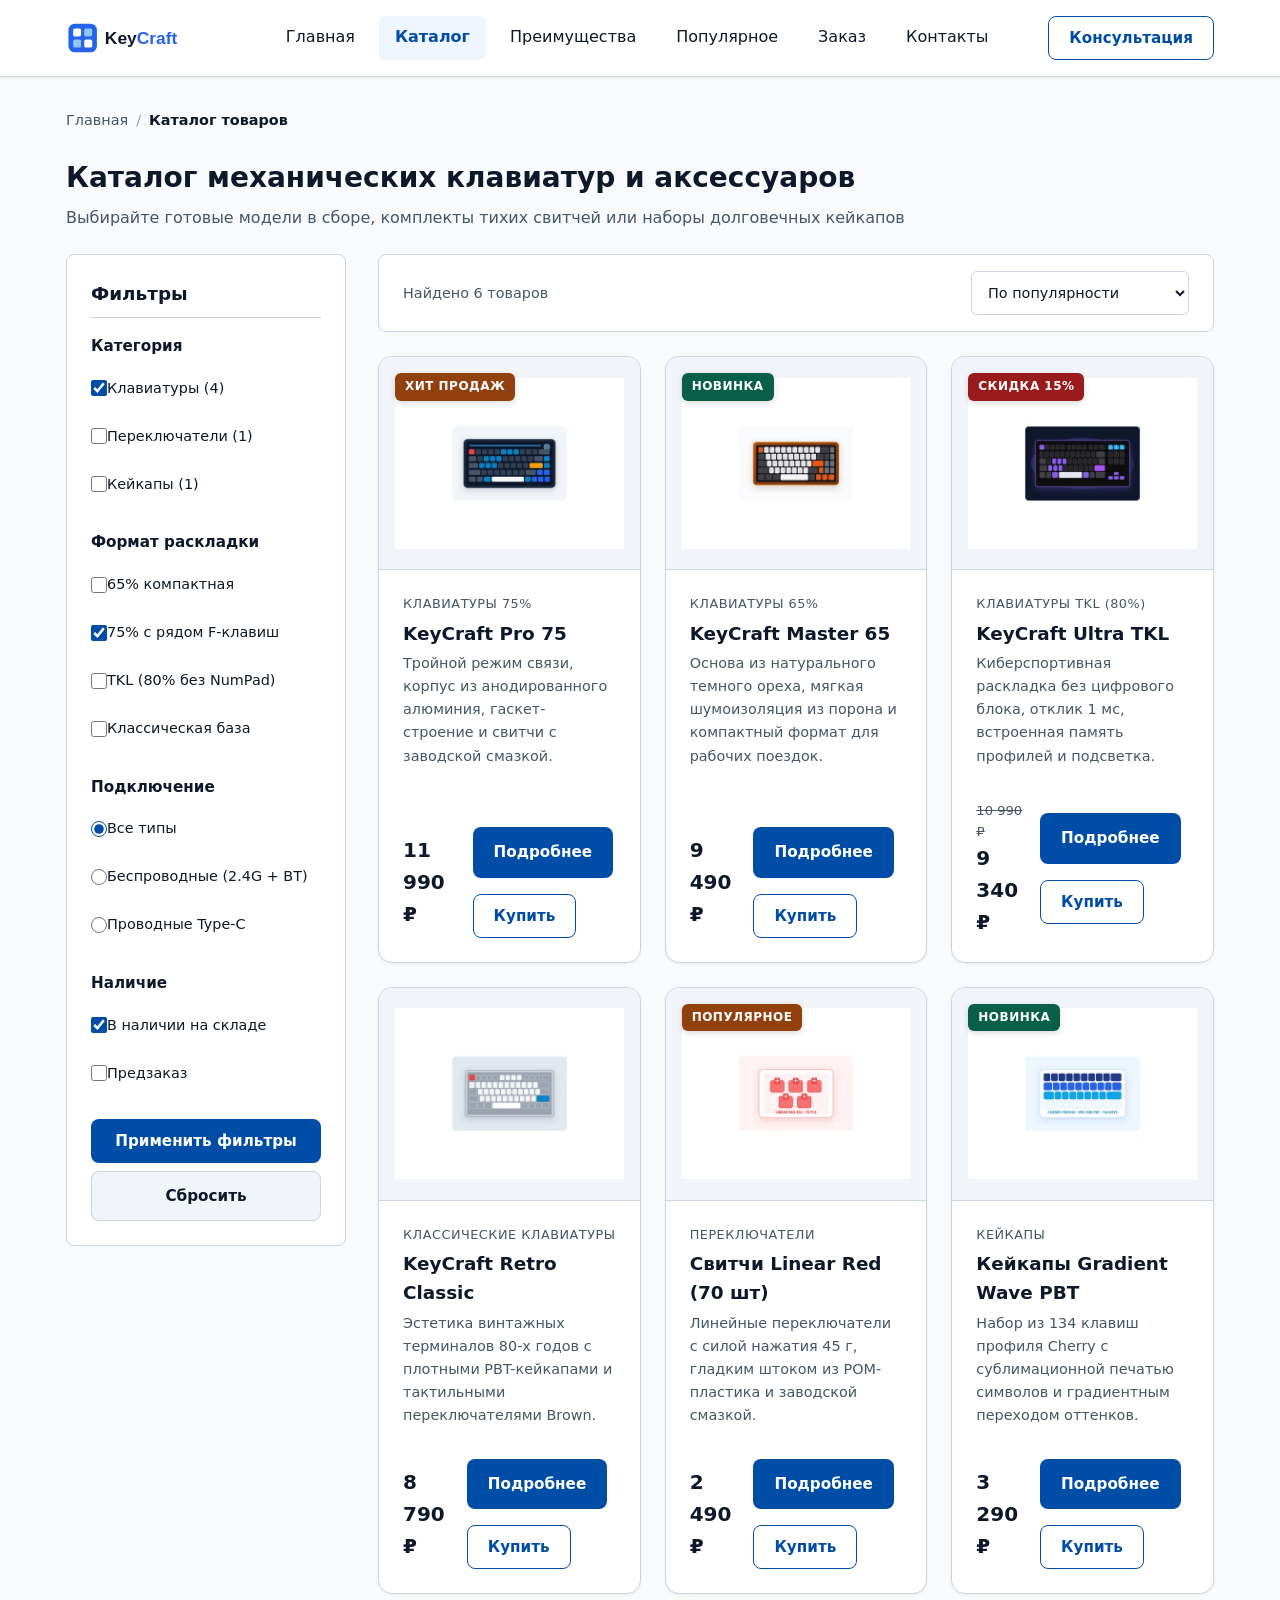
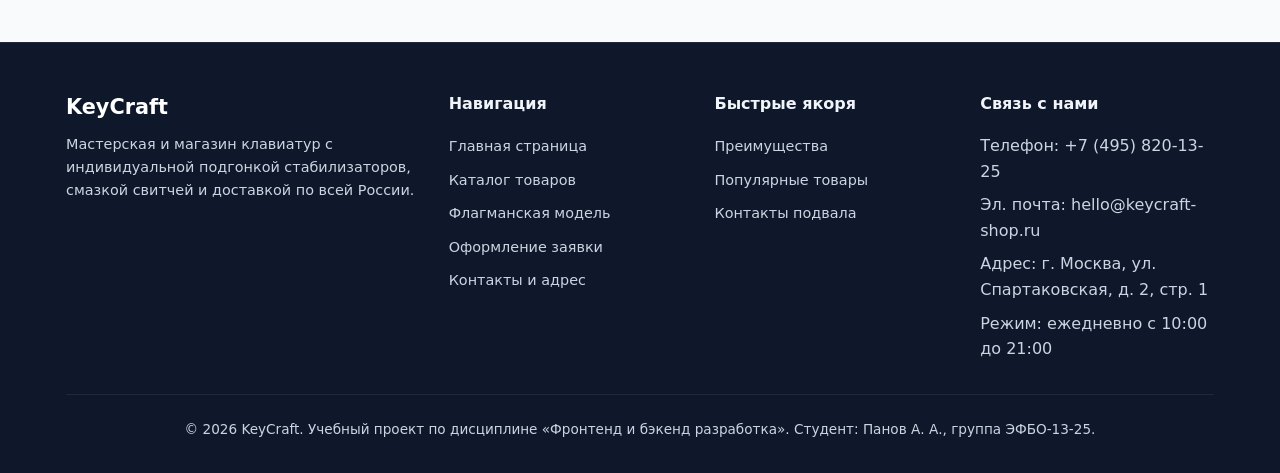
==== commit ec9c333d: "feat: implement responsive layout, mobile drawer, responsive images, card-based tables, and 100% lig" ====
--- a/catalog.html
+++ b/catalog.html
@@ -3,9 +3,12 @@
 <head>
   <meta charset="UTF-8">
   <meta name="viewport" content="width=device-width, initial-scale=1.0">
-  <title>Каталог клавиатур и аксессуаров | KeyCraft</title>
-  <meta name="description" content="Каталог механических клавиатур, переключателей и PBT кейкапов. Фильтры по форм-фактору, типу подключения и наличию.">
+  <title>Каталог механических клавиатур и аксессуаров | KeyCraft</title>
+  <meta name="description" content="Полный каталог механических клавиатур 65%, 75%, TKL, переключателей и PBT-кейкапов KeyCraft. Фильтры по параметрам и быстрая доставка.">
+  <link rel="icon" href="favicon.ico">
+  <link rel="canonical" href="https://s4cbs.github.io/kr3-responsive-shop/catalog.html">
   <link rel="stylesheet" href="css/style.css">
+  <link rel="stylesheet" href="css/responsive.css">
 </head>
 <body>
   <a href="#main-content" class="skip-link">Перейти к основному содержимому</a>
@@ -15,11 +18,15 @@
     <div class="container site-header__inner">
       <div class="site-header__brand">
         <a href="index.html" class="site-header__logo" aria-label="KeyCraft на главную">
-          <img src="images/logo.svg" alt="Логотип KeyCraft" class="site-header__logo-img">
+          <img src="images/logo.svg" alt="Логотип KeyCraft" class="site-header__logo-img" width="160" height="38">
         </a>
       </div>
 
-      <nav class="site-nav" aria-label="Основное меню">
+      <nav class="site-nav" id="primary-nav" aria-label="Основное меню">
+        <div class="site-nav__header">
+          <span class="site-nav__title">Навигация</span>
+          <button type="button" class="site-nav__close-btn" id="menu-close-btn" aria-label="Закрыть меню">✕</button>
+        </div>
         <ul class="site-nav__list">
           <li class="site-nav__item">
             <a href="index.html" class="site-nav__link">Главная</a>
@@ -40,15 +47,27 @@
             <a href="contacts.html" class="site-nav__link">Контакты</a>
           </li>
         </ul>
+        <div class="site-nav__footer">
+          <button type="button" class="button button--primary button--full" data-open-modal="quick-order" data-product="Консультация">Быстрая консультация</button>
+        </div>
       </nav>
 
       <div class="site-header__actions">
-        <button type="button" class="button button--outline" data-open-modal="quick-order">Консультация</button>
+        <button type="button" class="button button--outline" data-open-modal="quick-order" data-product="Консультация">Консультация</button>
+        <button type="button" class="site-header__menu-toggle" id="menu-toggle-btn" aria-expanded="false" aria-controls="primary-nav" aria-label="Открыть навигационное меню">
+          <span class="site-header__menu-icon" aria-hidden="true">
+            <span></span>
+            <span></span>
+            <span></span>
+          </span>
+        </button>
       </div>
     </div>
   </header>
 
-  <!-- Единственный main -->
+  <div class="site-nav-overlay" id="nav-overlay" aria-hidden="true"></div>
+
+  <!-- Основное содержимое страницы -->
   <main id="main-content" class="site-main">
     <div class="container">
 
@@ -65,14 +84,19 @@
         <p class="section__description">Выбирайте готовые модели в сборе, комплекты тихих свитчей или наборы долговечных кейкапов</p>
       </div>
 
-      <!-- Сложная раскладка страницы каталога с фильтрами (aside + section, CSS Grid) -->
+      <!-- Раскладка страницы каталога с фильтрами -->
       <div class="catalog-layout">
         
-        <!-- Статический блок фильтров в теге aside (позиционирование sticky) -->
+        <!-- Боковой блок фильтров (Aside: липкий на десктопе, аккордеон на мобильных) -->
         <aside class="catalog-filters" aria-label="Фильтры товаров">
+          <button type="button" class="catalog-filters__toggle" id="filter-toggle-btn" aria-expanded="false" aria-controls="catalog-filters-form">
+            <span>Параметры и фильтры</span>
+            <span class="catalog-filters__toggle-icon" aria-hidden="true">▼</span>
+          </button>
+
           <h2 class="catalog-filters__title">Фильтры</h2>
 
-          <form action="catalog.html" method="get">
+          <form action="catalog.html" method="get" id="catalog-filters-form" class="catalog-filters__form">
             <!-- Группа 1: Категории -->
             <div class="catalog-filters__group">
               <h3 class="catalog-filters__group-title">Категория</h3>
@@ -180,7 +204,7 @@
           </form>
         </aside>
 
-        <!-- Основная колонка с карточками товаров (section, CSS Grid) -->
+        <!-- Колонка с карточками товаров -->
         <section class="catalog-layout__content" aria-label="Список товаров каталога">
           
           <!-- Панель сортировки и счетчик -->
@@ -197,14 +221,27 @@
             </div>
           </div>
 
-          <!-- Сетка карточек товаров (CSS Grid, БЭМ) -->
+          <!-- Сетка карточек товаров -->
           <div class="catalog-grid">
             
             <!-- Товар 1 -->
             <article class="product-card">
               <span class="product-card__badge product-card__badge--hit">Хит продаж</span>
               <div class="product-card__image-box">
-                <img src="images/product-1.svg" alt="Клавиатура KeyCraft Pro 75" class="product-card__image">
+                <picture>
+                  <source type="image/webp" 
+                          srcset="images/product-1-480.webp 480w, images/product-1-800.webp 800w" 
+                          sizes="(max-width: 639px) 100vw, (max-width: 1023px) 50vw, 360px">
+                  <source type="image/png" 
+                          srcset="images/product-1-480.png 480w, images/product-1-800.png 800w" 
+                          sizes="(max-width: 639px) 100vw, (max-width: 1023px) 50vw, 360px">
+                  <img src="images/product-1.svg" 
+                       alt="Клавиатура KeyCraft Pro 75" 
+                       class="product-card__image" 
+                       width="320" 
+                       height="240" 
+                       loading="lazy">
+                </picture>
               </div>
               <div class="product-card__body">
                 <span class="product-card__category">Клавиатуры 75%</span>
@@ -230,7 +267,20 @@
             <article class="product-card">
               <span class="product-card__badge product-card__badge--new">Новинка</span>
               <div class="product-card__image-box">
-                <img src="images/product-2.svg" alt="Клавиатура KeyCraft Master 65" class="product-card__image">
+                <picture>
+                  <source type="image/webp" 
+                          srcset="images/product-2-480.webp 480w, images/product-2-800.webp 800w" 
+                          sizes="(max-width: 639px) 100vw, (max-width: 1023px) 50vw, 360px">
+                  <source type="image/png" 
+                          srcset="images/product-2-480.png 480w, images/product-2-800.png 800w" 
+                          sizes="(max-width: 639px) 100vw, (max-width: 1023px) 50vw, 360px">
+                  <img src="images/product-2.svg" 
+                       alt="Клавиатура KeyCraft Master 65" 
+                       class="product-card__image" 
+                       width="320" 
+                       height="240" 
+                       loading="lazy">
+                </picture>
               </div>
               <div class="product-card__body">
                 <span class="product-card__category">Клавиатуры 65%</span>
@@ -256,7 +306,20 @@
             <article class="product-card product-card--discount">
               <span class="product-card__badge product-card__badge--discount">Скидка 15%</span>
               <div class="product-card__image-box">
-                <img src="images/product-3.svg" alt="Клавиатура KeyCraft Ultra TKL" class="product-card__image">
+                <picture>
+                  <source type="image/webp" 
+                          srcset="images/product-3-480.webp 480w, images/product-3-800.webp 800w" 
+                          sizes="(max-width: 639px) 100vw, (max-width: 1023px) 50vw, 360px">
+                  <source type="image/png" 
+                          srcset="images/product-3-480.png 480w, images/product-3-800.png 800w" 
+                          sizes="(max-width: 639px) 100vw, (max-width: 1023px) 50vw, 360px">
+                  <img src="images/product-3.svg" 
+                       alt="Клавиатура KeyCraft Ultra TKL" 
+                       class="product-card__image" 
+                       width="320" 
+                       height="240" 
+                       loading="lazy">
+                </picture>
               </div>
               <div class="product-card__body">
                 <span class="product-card__category">Клавиатуры TKL (80%)</span>
@@ -282,7 +345,20 @@
             <!-- Товар 4 -->
             <article class="product-card">
               <div class="product-card__image-box">
-                <img src="images/product-4.svg" alt="Клавиатура KeyCraft Retro Classic" class="product-card__image">
+                <picture>
+                  <source type="image/webp" 
+                          srcset="images/product-4-480.webp 480w, images/product-4-800.webp 800w" 
+                          sizes="(max-width: 639px) 100vw, (max-width: 1023px) 50vw, 360px">
+                  <source type="image/png" 
+                          srcset="images/product-4-480.png 480w, images/product-4-800.png 800w" 
+                          sizes="(max-width: 639px) 100vw, (max-width: 1023px) 50vw, 360px">
+                  <img src="images/product-4.svg" 
+                       alt="Клавиатура KeyCraft Retro Classic" 
+                       class="product-card__image" 
+                       width="320" 
+                       height="240" 
+                       loading="lazy">
+                </picture>
               </div>
               <div class="product-card__body">
                 <span class="product-card__category">Классические клавиатуры</span>
@@ -308,7 +384,20 @@
             <article class="product-card">
               <span class="product-card__badge product-card__badge--hit">Популярное</span>
               <div class="product-card__image-box">
-                <img src="images/product-5.svg" alt="Набор свитчей Linear Red 70 шт" class="product-card__image">
+                <picture>
+                  <source type="image/webp" 
+                          srcset="images/product-5-480.webp 480w, images/product-5-800.webp 800w" 
+                          sizes="(max-width: 639px) 100vw, (max-width: 1023px) 50vw, 360px">
+                  <source type="image/png" 
+                          srcset="images/product-5-480.png 480w, images/product-5-800.png 800w" 
+                          sizes="(max-width: 639px) 100vw, (max-width: 1023px) 50vw, 360px">
+                  <img src="images/product-5.svg" 
+                       alt="Набор свитчей Linear Red 70 шт" 
+                       class="product-card__image" 
+                       width="320" 
+                       height="240" 
+                       loading="lazy">
+                </picture>
               </div>
               <div class="product-card__body">
                 <span class="product-card__category">Переключатели</span>
@@ -334,7 +423,20 @@
             <article class="product-card">
               <span class="product-card__badge product-card__badge--new">Новинка</span>
               <div class="product-card__image-box">
-                <img src="images/product-6.svg" alt="Кейкапы Gradient Wave PBT" class="product-card__image">
+                <picture>
+                  <source type="image/webp" 
+                          srcset="images/product-6-480.webp 480w, images/product-6-800.webp 800w" 
+                          sizes="(max-width: 639px) 100vw, (max-width: 1023px) 50vw, 360px">
+                  <source type="image/png" 
+                          srcset="images/product-6-480.png 480w, images/product-6-800.png 800w" 
+                          sizes="(max-width: 639px) 100vw, (max-width: 1023px) 50vw, 360px">
+                  <img src="images/product-6.svg" 
+                       alt="Кейкапы Gradient Wave PBT" 
+                       class="product-card__image" 
+                       width="320" 
+                       height="240" 
+                       loading="lazy">
+                </picture>
               </div>
               <div class="product-card__body">
                 <span class="product-card__category">Кейкапы</span>
@@ -413,7 +515,7 @@
   </footer>
 
   <!-- Модальное окно быстрого заказа -->
-  <dialog id="quick-order-dialog" class="modal" aria-labelledby="modal-title">
+  <dialog id="quick-order-dialog" class="modal" aria-labelledby="modal-title" aria-modal="true">
     <div class="modal__inner">
       <div class="modal__header">
         <h2 id="modal-title" class="modal__title">Быстрый заказ</h2>
@@ -424,12 +526,12 @@
       <form action="order.html" method="get" class="order-form">
         <div class="order-form__field">
           <label for="modal-name" class="order-form__label">Ваше имя <span class="order-form__required">*</span></label>
-          <input type="text" id="modal-name" name="user_name" class="order-form__input" placeholder="Иван Иванов" required>
+          <input type="text" id="modal-name" name="user_name" class="order-form__input" placeholder="Иван Иванов" autocomplete="name" required>
         </div>
 
         <div class="order-form__field">
           <label for="modal-phone" class="order-form__label">Номер телефона <span class="order-form__required">*</span></label>
-          <input type="tel" id="modal-phone" name="user_phone" class="order-form__input" placeholder="+7 (999) 000-00-00" required>
+          <input type="tel" id="modal-phone" name="user_phone" class="order-form__input" placeholder="+7 (999) 000-00-00" autocomplete="tel" required>
         </div>
 
         <div class="order-form__field">
@@ -446,7 +548,7 @@
 
         <div class="order-form__field">
           <label for="modal-consent" class="order-form__checkbox-label">
-            <input type="checkbox" id="modal-consent" name="consent" class="order-form__checkbox" required>
+            <input type="checkbox" id="modal-consent" name="consent" class="order-form__checkbox" required checked>
             <span>Согласен на обработку персональных данных</span>
           </label>
         </div>
@@ -460,11 +562,11 @@
 
   <!-- Кнопка «Наверх» -->
   <button type="button" class="scroll-top-button" aria-label="Прокрутить страницу наверх">
-    <svg class="scroll-top-button__icon" viewBox="0 0 24 24" aria-hidden="true">
-      <path d="M12 19V5M5 12l7-7 7 7" stroke-linecap="round" stroke-linejoin="round"/>
+    <svg class="scroll-top-button__icon" viewBox="0 0 24 24" width="24" height="24" aria-hidden="true">
+      <path d="M12 19V5M5 12l7-7 7 7" stroke="currentColor" stroke-width="2" stroke-linecap="round" stroke-linejoin="round" fill="none"/>
     </svg>
   </button>
 
-  <script src="js/main.js"></script>
+  <script src="js/main.js" defer></script>
 </body>
 </html>
--- a/css/style.css
+++ b/css/style.css
@@ -6,23 +6,23 @@
   --color-bg: #f8fafc;
   --color-surface: #ffffff;
   --color-surface-alt: #f1f5f9;
-  --color-text: #1e293b;
-  --color-text-muted: #64748b;
-  --color-border: #e2e8f0;
-  --color-border-hover: #cbd5e1;
+  --color-text: #0f172a;
+  --color-text-muted: #475569;
+  --color-border: #cbd5e1;
+  --color-border-hover: #94a3b8;
 
   /* Акцентные цвета бренда */
-  --color-primary: #0057b8;
-  --color-primary-dark: #003f86;
+  --color-primary: #004da8;
+  --color-primary-dark: #003774;
   --color-primary-light: #eff6ff;
   --color-accent: #0284c7;
 
   /* Вспомогательные статусные цвета */
-  --color-danger: #b00020;
-  --color-success: #16a34a;
-  --color-badge-hit: #d97706;
-  --color-badge-new: #059669;
-  --color-badge-discount: #dc2626;
+  --color-danger: #991b1b;
+  --color-success: #166534;
+  --color-badge-hit: #92400e;
+  --color-badge-new: #065f46;
+  --color-badge-discount: #991b1b;
 
   /* Система отступов */
   --space-xs: 4px;
@@ -1253,7 +1253,7 @@
    ========================================================================== */
 .site-footer {
   background-color: #0f172a;
-  color: #94a3b8;
+  color: #cbd5e1;
   padding-top: var(--space-2xl);
   padding-bottom: var(--space-xl);
   border-top: 1px solid #1e293b;
@@ -1294,7 +1294,7 @@
 }
 
 .site-footer__link {
-  color: #94a3b8;
+  color: #cbd5e1;
   font-size: 0.9rem;
   transition: color 0.2s ease;
 }
@@ -1308,7 +1308,7 @@
   border-top: 1px solid #1e293b;
   text-align: center;
   font-size: 0.85rem;
-  color: #64748b;
+  color: #cbd5e1;
 }
 
 /* ==========================================================================
--- a/css/responsive.css
+++ b/css/responsive.css
@@ -0,0 +1,896 @@
+/* ==========================================================================
+   responsive.css — Адаптивные стили и медиазапросы проекта KeyCraft
+   Контрольная работа №3: Адаптивная вёрстка и доступность
+   Подход: Mobile First + прогрессивное улучшение (Progressive Enhancement)
+   Подключается строго после style.css на всех страницах!
+   ========================================================================== */
+
+/* ==========================================================================
+   1. Базовые адаптивные правила и защита от горизонтального скролла
+   ========================================================================== */
+
+/* Гарантия отсутствия горизонтального переполнения страницы */
+html,
+body {
+  max-width: 100%;
+  overflow-x: hidden;
+}
+
+/* Обязательное правило для отзывчивых изображений и медиа */
+img,
+video,
+picture,
+svg {
+  max-width: 100%;
+  height: auto;
+  display: block;
+}
+
+/* Перенос длинных слов и ссылок для исключения вылета за пределы экрана */
+h1, h2, h3, h4, h5, h6,
+p, span, a, label, th, td, li {
+  overflow-wrap: break-word;
+  word-break: normal;
+}
+
+/* Минимальный размер области касания (touch target >= 44x44px) для мобильных устройств */
+.button,
+.site-nav__link,
+.catalog-filters__label,
+.order-form__input,
+.order-form__select,
+.order-form__checkbox-label,
+.pagination__link,
+.site-header__menu-toggle,
+.site-nav__close-btn,
+.catalog-filters__toggle {
+  min-height: 44px;
+}
+
+.button {
+  padding: 12px 20px;
+}
+
+/* Контейнер с адаптивными боковыми отступами */
+.container {
+  width: 100%;
+  padding-left: var(--space-md);
+  padding-right: var(--space-md);
+}
+
+/* ==========================================================================
+   2. Адаптивная мобильная навигация (Drawer / Гамбургер-меню)
+   ========================================================================== */
+
+/* Кнопка открытия мобильного меню */
+.site-header__menu-toggle {
+  display: flex;
+  align-items: center;
+  justify-content: center;
+  width: 48px;
+  height: 48px;
+  padding: 10px;
+  background: transparent;
+  border: 1px solid var(--color-border);
+  border-radius: var(--radius-md);
+  cursor: pointer;
+  color: var(--color-text);
+  transition: background-color 0.2s ease, border-color 0.2s ease;
+  z-index: 101;
+}
+
+.site-header__menu-toggle:hover {
+  background-color: var(--color-surface-alt);
+  border-color: var(--color-border-hover);
+}
+
+.site-header__menu-toggle:focus-visible {
+  outline: 3px solid var(--color-primary);
+  outline-offset: 2px;
+}
+
+/* Иконка гамбургера из 3 линий с плавной трансформацией */
+.site-header__menu-icon {
+  position: relative;
+  display: block;
+  width: 22px;
+  height: 16px;
+}
+
+.site-header__menu-icon span {
+  position: absolute;
+  left: 0;
+  width: 100%;
+  height: 2px;
+  background-color: var(--color-text);
+  border-radius: 2px;
+  transition: transform 0.25s ease, opacity 0.25s ease, top 0.25s ease;
+}
+
+.site-header__menu-icon span:nth-child(1) {
+  top: 0;
+}
+
+.site-header__menu-icon span:nth-child(2) {
+  top: 7px;
+}
+
+.site-header__menu-icon span:nth-child(3) {
+  top: 14px;
+}
+
+/* Состояние открытого меню: превращение в крестик */
+.site-header__menu-toggle[aria-expanded="true"] .site-header__menu-icon span:nth-child(1) {
+  top: 7px;
+  transform: rotate(45deg);
+}
+
+.site-header__menu-toggle[aria-expanded="true"] .site-header__menu-icon span:nth-child(2) {
+  opacity: 0;
+  transform: scaleX(0);
+}
+
+.site-header__menu-toggle[aria-expanded="true"] .site-header__menu-icon span:nth-child(3) {
+  top: 7px;
+  transform: rotate(-45deg);
+}
+
+/* Полупрозрачная подложка затемнения страницы при открытом меню */
+.site-nav-overlay {
+  position: fixed;
+  inset: 0;
+  background-color: rgba(15, 23, 42, 0.55);
+  backdrop-filter: blur(2px);
+  -webkit-backdrop-filter: blur(2px);
+  opacity: 0;
+  pointer-events: none;
+  transition: opacity 0.3s ease;
+  z-index: 999;
+}
+
+.site-nav-overlay--visible {
+  opacity: 1;
+  pointer-events: auto;
+}
+
+/* Блокировка прокрутки основного тела страницы при открытом меню */
+body.menu-open {
+  overflow: hidden;
+}
+
+/* Мобильная панель навигации (Off-canvas Drawer) */
+@media (max-width: 1023px) {
+  .site-header__inner {
+    gap: var(--space-md);
+  }
+
+  .site-nav {
+    position: fixed;
+    top: 0;
+    right: -320px;
+    width: 290px;
+    max-width: 85vw;
+    height: 100vh;
+    background-color: var(--color-surface);
+    box-shadow: -4px 0 24px rgba(15, 23, 42, 0.15);
+    z-index: 1000;
+    display: flex;
+    flex-direction: column;
+    padding: var(--space-xl) var(--space-md) var(--space-lg);
+    overflow-y: auto;
+    transition: right 0.3s cubic-bezier(0.16, 1, 0.3, 1);
+  }
+
+  .site-nav--open {
+    right: 0;
+  }
+
+  .site-nav__header {
+    display: flex;
+    align-items: center;
+    justify-content: space-between;
+    padding-bottom: var(--space-md);
+    margin-bottom: var(--space-md);
+    border-bottom: 1px solid var(--color-border);
+  }
+
+  .site-nav__title {
+    font-size: 1.1rem;
+    font-weight: 700;
+    color: var(--color-text);
+  }
+
+  .site-nav__close-btn {
+    display: flex;
+    align-items: center;
+    justify-content: center;
+    width: 44px;
+    height: 44px;
+    background: transparent;
+    border: 1px solid var(--color-border);
+    border-radius: var(--radius-md);
+    font-size: 1.25rem;
+    color: var(--color-text);
+    cursor: pointer;
+  }
+
+  .site-nav__close-btn:hover {
+    background-color: var(--color-surface-alt);
+  }
+
+  .site-nav__close-btn:focus-visible {
+    outline: 3px solid var(--color-primary);
+  }
+
+  .site-nav__list {
+    flex-direction: column;
+    align-items: stretch;
+    gap: var(--space-xs);
+  }
+
+  .site-nav__link {
+    display: flex;
+    align-items: center;
+    padding: 12px var(--space-md);
+    border-radius: var(--radius-md);
+    font-size: 1.05rem;
+    font-weight: 600;
+  }
+
+  .site-nav__link--active {
+    background-color: var(--color-primary-light);
+    color: var(--color-primary-dark);
+  }
+
+  .site-nav__footer {
+    margin-top: auto;
+    padding-top: var(--space-lg);
+    border-top: 1px solid var(--color-border);
+  }
+}
+
+/* Десктопная навигация: сброс мобильного дровера */
+@media (min-width: 1024px) {
+  .site-header__menu-toggle,
+  .site-nav-overlay,
+  .site-nav__header,
+  .site-nav__footer {
+    display: none !important;
+  }
+
+  .site-nav {
+    position: static;
+    width: auto;
+    height: auto;
+    box-shadow: none;
+    padding: 0;
+    background: transparent;
+    display: block;
+    overflow: visible;
+  }
+
+  .site-nav__list {
+    display: flex;
+    flex-direction: row;
+    align-items: center;
+    gap: var(--space-sm);
+  }
+
+  .site-nav__link {
+    padding: var(--space-sm) var(--space-md);
+  }
+}
+
+/* ==========================================================================
+   3. Адаптивность Hero-блока
+   ========================================================================== */
+
+/* Мобильный экран: стек в 1 колонку, центрирование и оптимизация отступов */
+.hero {
+  padding-top: var(--space-lg);
+  padding-bottom: var(--space-xl);
+}
+
+.hero__inner {
+  display: flex;
+  flex-direction: column-reverse;
+  gap: var(--space-xl);
+  align-items: center;
+}
+
+.hero__content {
+  text-align: center;
+}
+
+.hero__title {
+  font-size: clamp(1.75rem, 5vw + 0.5rem, 2.75rem);
+  line-height: 1.25;
+  margin-bottom: var(--space-md);
+}
+
+.hero__description {
+  font-size: clamp(0.95rem, 2vw + 0.5rem, 1.15rem);
+  margin-bottom: var(--space-lg);
+}
+
+.hero__actions {
+  justify-content: center;
+}
+
+.hero__image-wrapper {
+  width: 100%;
+  max-width: 480px;
+  display: flex;
+  justify-content: center;
+}
+
+.hero__image {
+  width: 100%;
+  height: auto;
+  filter: drop-shadow(0 10px 20px rgba(15, 23, 42, 0.12));
+}
+
+/* Планшет и десктоп: 2 колонки */
+@media (min-width: 768px) {
+  .hero {
+    padding-top: var(--space-2xl);
+    padding-bottom: var(--space-2xl);
+  }
+
+  .hero__inner {
+    display: grid;
+    grid-template-columns: 1.15fr 0.85fr;
+    align-items: center;
+    gap: var(--space-2xl);
+  }
+
+  .hero__content {
+    text-align: left;
+  }
+
+  .hero__actions {
+    justify-content: flex-start;
+  }
+
+  .hero__image-wrapper {
+    max-width: 100%;
+  }
+}
+
+/* ==========================================================================
+   4. Адаптивность блока преимуществ (Features)
+   ========================================================================== */
+
+.features-grid {
+  display: grid;
+  grid-template-columns: 1fr;
+  gap: var(--space-md);
+}
+
+@media (min-width: 600px) {
+  .features-grid {
+    grid-template-columns: repeat(2, 1fr);
+    gap: var(--space-lg);
+  }
+}
+
+@media (min-width: 1024px) {
+  .features-grid {
+    grid-template-columns: repeat(4, 1fr);
+    gap: var(--space-lg);
+  }
+}
+
+/* ==========================================================================
+   5. Адаптивность каталога и бокового фильтра (Улучшенный сценарий)
+   ========================================================================== */
+
+/* Кнопка сворачивания/разворачивания фильтров на мобильных экранах */
+.catalog-filters__toggle {
+  display: flex;
+  align-items: center;
+  justify-content: space-between;
+  width: 100%;
+  padding: var(--space-md);
+  background-color: var(--color-surface);
+  border: 1px solid var(--color-border);
+  border-radius: var(--radius-md);
+  font-family: inherit;
+  font-size: 1rem;
+  font-weight: 700;
+  color: var(--color-text);
+  cursor: pointer;
+  margin-bottom: var(--space-md);
+  box-shadow: var(--shadow-sm);
+  transition: background-color 0.2s ease, border-color 0.2s ease;
+}
+
+.catalog-filters__toggle:hover {
+  background-color: var(--color-surface-alt);
+  border-color: var(--color-border-hover);
+}
+
+.catalog-filters__toggle:focus-visible {
+  outline: 3px solid var(--color-primary);
+  outline-offset: 2px;
+}
+
+.catalog-filters__toggle-icon {
+  transition: transform 0.3s ease;
+}
+
+.catalog-filters__toggle[aria-expanded="true"] .catalog-filters__toggle-icon {
+  transform: rotate(180deg);
+}
+
+/* Мобильный экран: фильтры складываются в аккордеон */
+@media (max-width: 1023px) {
+  .catalog-layout {
+    display: flex;
+    flex-direction: column;
+    gap: var(--space-lg);
+  }
+
+  .catalog-filters {
+    background-color: var(--color-surface);
+    border: 1px solid var(--color-border);
+    border-radius: var(--radius-lg);
+    padding: var(--space-md);
+    box-shadow: var(--shadow-sm);
+  }
+
+  .catalog-filters__title {
+    display: none;
+  }
+
+  .catalog-filters__form {
+    display: none;
+    padding-top: var(--space-md);
+    border-top: 1px solid var(--color-border);
+  }
+
+  .catalog-filters__form--expanded {
+    display: block;
+  }
+
+  .catalog-filters__group {
+    margin-bottom: var(--space-md);
+  }
+
+  .catalog-filters__actions {
+    display: flex;
+    flex-direction: column;
+    gap: var(--space-sm);
+    margin-top: var(--space-md);
+  }
+}
+
+/* Десктоп: боковая липкая колонка */
+@media (min-width: 1024px) {
+  .catalog-filters__toggle {
+    display: none !important;
+  }
+
+  .catalog-layout {
+    display: grid;
+    grid-template-columns: 280px 1fr;
+    gap: var(--space-xl);
+    align-items: start;
+  }
+
+  .catalog-filters {
+    position: sticky;
+    top: var(--space-xl);
+  }
+
+  .catalog-filters__form {
+    display: block !important;
+  }
+}
+
+/* Тулбар каталога (счетчик и сортировка) */
+.catalog-toolbar {
+  display: flex;
+  flex-direction: column;
+  gap: var(--space-sm);
+  margin-bottom: var(--space-lg);
+}
+
+@media (min-width: 540px) {
+  .catalog-toolbar {
+    flex-direction: row;
+    align-items: center;
+    justify-content: space-between;
+  }
+}
+
+.catalog-toolbar__select {
+  width: 100%;
+  min-height: 44px;
+  padding: 8px 12px;
+}
+
+@media (min-width: 540px) {
+  .catalog-toolbar__select {
+    width: auto;
+  }
+}
+
+/* Сетка карточек товаров */
+.catalog-grid {
+  display: grid;
+  grid-template-columns: 1fr;
+  gap: var(--space-md);
+}
+
+@media (min-width: 600px) {
+  .catalog-grid {
+    grid-template-columns: repeat(2, 1fr);
+    gap: var(--space-lg);
+  }
+}
+
+@media (min-width: 1024px) {
+  .catalog-grid {
+    grid-template-columns: repeat(3, 1fr);
+    gap: var(--space-lg);
+  }
+}
+
+/* Адаптивная карточка товара */
+.product-card {
+  display: flex;
+  flex-direction: column;
+  height: 100%;
+  background: var(--color-surface);
+  border: 1px solid var(--color-border);
+  border-radius: var(--radius-lg);
+  overflow: hidden;
+  transition: transform 0.25s ease, box-shadow 0.25s ease, border-color 0.25s ease;
+}
+
+@media (hover: hover) {
+  .product-card:hover {
+    transform: translateY(-4px);
+    box-shadow: var(--shadow-md);
+    border-color: var(--color-border-hover);
+  }
+}
+
+.product-card__footer {
+  margin-top: auto;
+  padding-top: var(--space-md);
+  display: flex;
+  flex-direction: column;
+  gap: var(--space-md);
+}
+
+@media (min-width: 380px) {
+  .product-card__footer {
+    flex-direction: row;
+    align-items: center;
+    justify-content: space-between;
+  }
+}
+
+/* ==========================================================================
+   6. Адаптивность страницы товара (product.html)
+   ========================================================================== */
+
+.product-detail {
+  display: flex;
+  flex-direction: column;
+  gap: var(--space-xl);
+  margin-bottom: var(--space-2xl);
+}
+
+.product-detail__gallery {
+  width: 100%;
+  max-width: 500px;
+  margin-left: auto;
+  margin-right: auto;
+}
+
+@media (min-width: 768px) {
+  .product-detail {
+    display: grid;
+    grid-template-columns: 1fr 1fr;
+    gap: var(--space-2xl);
+    align-items: start;
+  }
+
+  .product-detail__gallery {
+    max-width: 100%;
+    position: sticky;
+    top: var(--space-xl);
+  }
+}
+
+.product-detail__actions {
+  display: flex;
+  flex-direction: column;
+  gap: var(--space-sm);
+}
+
+@media (min-width: 440px) {
+  .product-detail__actions {
+    flex-direction: row;
+    flex-wrap: wrap;
+    align-items: center;
+  }
+}
+
+/* ==========================================================================
+   7. Адаптивные таблицы характеристик (Скролл + Карточное представление)
+   ========================================================================== */
+
+/* Базовый контейнер горизонтальной прокрутки */
+.table-wrapper {
+  width: 100%;
+  overflow-x: auto;
+  -webkit-overflow-scrolling: touch;
+  margin-bottom: var(--space-xl);
+  border-radius: var(--radius-md);
+}
+
+/* Карточное адаптивное представление таблицы характеристик на экранах <= 640px */
+@media (max-width: 640px) {
+  .specs-table--responsive,
+  .specs-table--responsive tbody,
+  .specs-table--responsive tr,
+  .specs-table--responsive th,
+  .specs-table--responsive td {
+    display: block;
+    width: 100%;
+  }
+
+  .specs-table--responsive thead {
+    display: none;
+  }
+
+  .specs-table--responsive tr {
+    background-color: var(--color-surface);
+    border: 1px solid var(--color-border);
+    border-radius: var(--radius-md);
+    margin-bottom: var(--space-sm);
+    padding: var(--space-sm) var(--space-md);
+    box-shadow: 0 1px 3px rgba(15, 23, 42, 0.04);
+  }
+
+  .specs-table--responsive th.specs-table__label {
+    font-weight: 700;
+    color: var(--color-primary-dark);
+    border: none;
+    padding: 0 0 var(--space-xs) 0;
+    font-size: 0.9rem;
+    text-align: left;
+  }
+
+  .specs-table--responsive td.specs-table__value {
+    color: var(--color-text);
+    border: none;
+    padding: 0;
+    font-size: 0.95rem;
+    text-align: left;
+  }
+
+  /* Карточное представление таблицы сравнения комплектаций */
+  .specs-table--compare,
+  .specs-table--compare tbody,
+  .specs-table--compare tr,
+  .specs-table--compare th,
+  .specs-table--compare td {
+    display: block;
+    width: 100%;
+  }
+
+  .specs-table--compare thead {
+    display: none;
+  }
+
+  .specs-table--compare tr {
+    background-color: var(--color-surface);
+    border: 1px solid var(--color-border);
+    border-radius: var(--radius-md);
+    margin-bottom: var(--space-md);
+    padding: var(--space-md);
+    box-shadow: var(--shadow-sm);
+  }
+
+  .specs-table--compare th.specs-table__label {
+    background-color: var(--color-primary-light);
+    color: var(--color-primary-dark);
+    font-weight: 700;
+    font-size: 1rem;
+    padding: var(--space-xs) var(--space-sm);
+    border-radius: var(--radius-sm);
+    margin-bottom: var(--space-sm);
+    border: none;
+  }
+
+  .specs-table--compare td {
+    display: flex;
+    justify-content: space-between;
+    align-items: center;
+    gap: var(--space-sm);
+    padding: var(--space-sm) 0;
+    border-bottom: 1px dashed var(--color-border);
+    font-size: 0.92rem;
+    text-align: right;
+  }
+
+  .specs-table--compare td:last-child {
+    border-bottom: none;
+  }
+
+  .specs-table--compare td::before {
+    content: attr(data-label);
+    font-weight: 600;
+    color: var(--color-text-muted);
+    text-align: left;
+    flex-shrink: 0;
+    max-width: 48%;
+  }
+}
+
+/* ==========================================================================
+   8. Адаптивность страницы заказа и форм (order.html)
+   ========================================================================== */
+
+.order-page-layout {
+  display: flex;
+  flex-direction: column;
+  gap: var(--space-xl);
+}
+
+@media (min-width: 1024px) {
+  .order-page-layout {
+    display: grid;
+    grid-template-columns: 1fr 380px;
+    gap: var(--space-xl);
+    align-items: start;
+  }
+
+  .order-summary {
+    position: sticky;
+    top: var(--space-xl);
+  }
+}
+
+/* Сетка полей формы: 1 колонка на мобильном, 2 колонки на десктопе */
+.order-form__grid {
+  display: grid;
+  grid-template-columns: 1fr;
+  gap: var(--space-md);
+}
+
+@media (min-width: 640px) {
+  .order-form__grid {
+    grid-template-columns: repeat(2, 1fr);
+  }
+
+  .order-form__field--full {
+    grid-column: 1 / -1;
+  }
+}
+
+.order-form__input,
+.order-form__select {
+  width: 100%;
+  font-size: 16px; /* Предотвращает нежелательный автозум в Safari на iOS */
+}
+
+/* ==========================================================================
+   9. Адаптивность страницы контактов (contacts.html)
+   ========================================================================== */
+
+.contacts-layout {
+  display: flex;
+  flex-direction: column;
+  gap: var(--space-xl);
+}
+
+@media (min-width: 860px) {
+  .contacts-layout {
+    display: grid;
+    grid-template-columns: 360px 1fr;
+    gap: var(--space-xl);
+    align-items: start;
+  }
+}
+
+/* ==========================================================================
+   10. Адаптивность модального окна (<dialog>)
+   ========================================================================== */
+
+.modal-dialog {
+  width: 90%;
+  max-width: 520px;
+  max-height: 90vh;
+  margin: auto;
+  padding: 0;
+  border: 1px solid var(--color-border);
+  border-radius: var(--radius-lg);
+  box-shadow: var(--shadow-lg);
+  background-color: var(--color-surface);
+  overflow-y: auto;
+}
+
+.modal-dialog::backdrop {
+  background-color: rgba(15, 23, 42, 0.6);
+  backdrop-filter: blur(3px);
+  -webkit-backdrop-filter: blur(3px);
+}
+
+.modal-dialog__body {
+  padding: var(--space-lg);
+}
+
+@media (max-width: 480px) {
+  .modal-dialog__body {
+    padding: var(--space-md);
+  }
+
+  .modal-dialog__title {
+    font-size: 1.25rem;
+  }
+}
+
+/* ==========================================================================
+   11. Адаптивность подвала (Footer)
+   ========================================================================== */
+
+.site-footer__inner {
+  display: grid;
+  grid-template-columns: 1fr;
+  gap: var(--space-xl);
+}
+
+@media (min-width: 600px) {
+  .site-footer__inner {
+    grid-template-columns: repeat(2, 1fr);
+  }
+}
+
+@media (min-width: 1024px) {
+  .site-footer__inner {
+    grid-template-columns: 1.5fr repeat(3, 1fr);
+  }
+}
+
+/* ==========================================================================
+   12. Специальные возможности (A11y) и режим пониженного движения
+   ========================================================================== */
+
+@media (prefers-reduced-motion: reduce) {
+  *,
+  *::before,
+  *::after {
+    animation-duration: 0.01ms !important;
+    animation-iteration-count: 1 !important;
+    transition-duration: 0.01ms !important;
+    scroll-behavior: auto !important;
+  }
+}
+
+/* Стили печати для сохранения удобства чтения на бумаге */
+@media print {
+  .site-header,
+  .site-footer,
+  .scroll-top-button,
+  .site-header__menu-toggle,
+  .catalog-filters__toggle,
+  .modal-dialog {
+    display: none !important;
+  }
+
+  body {
+    background: #ffffff;
+    color: #000000;
+  }
+
+  .container {
+    max-width: 100%;
+    padding: 0;
+  }
+}
